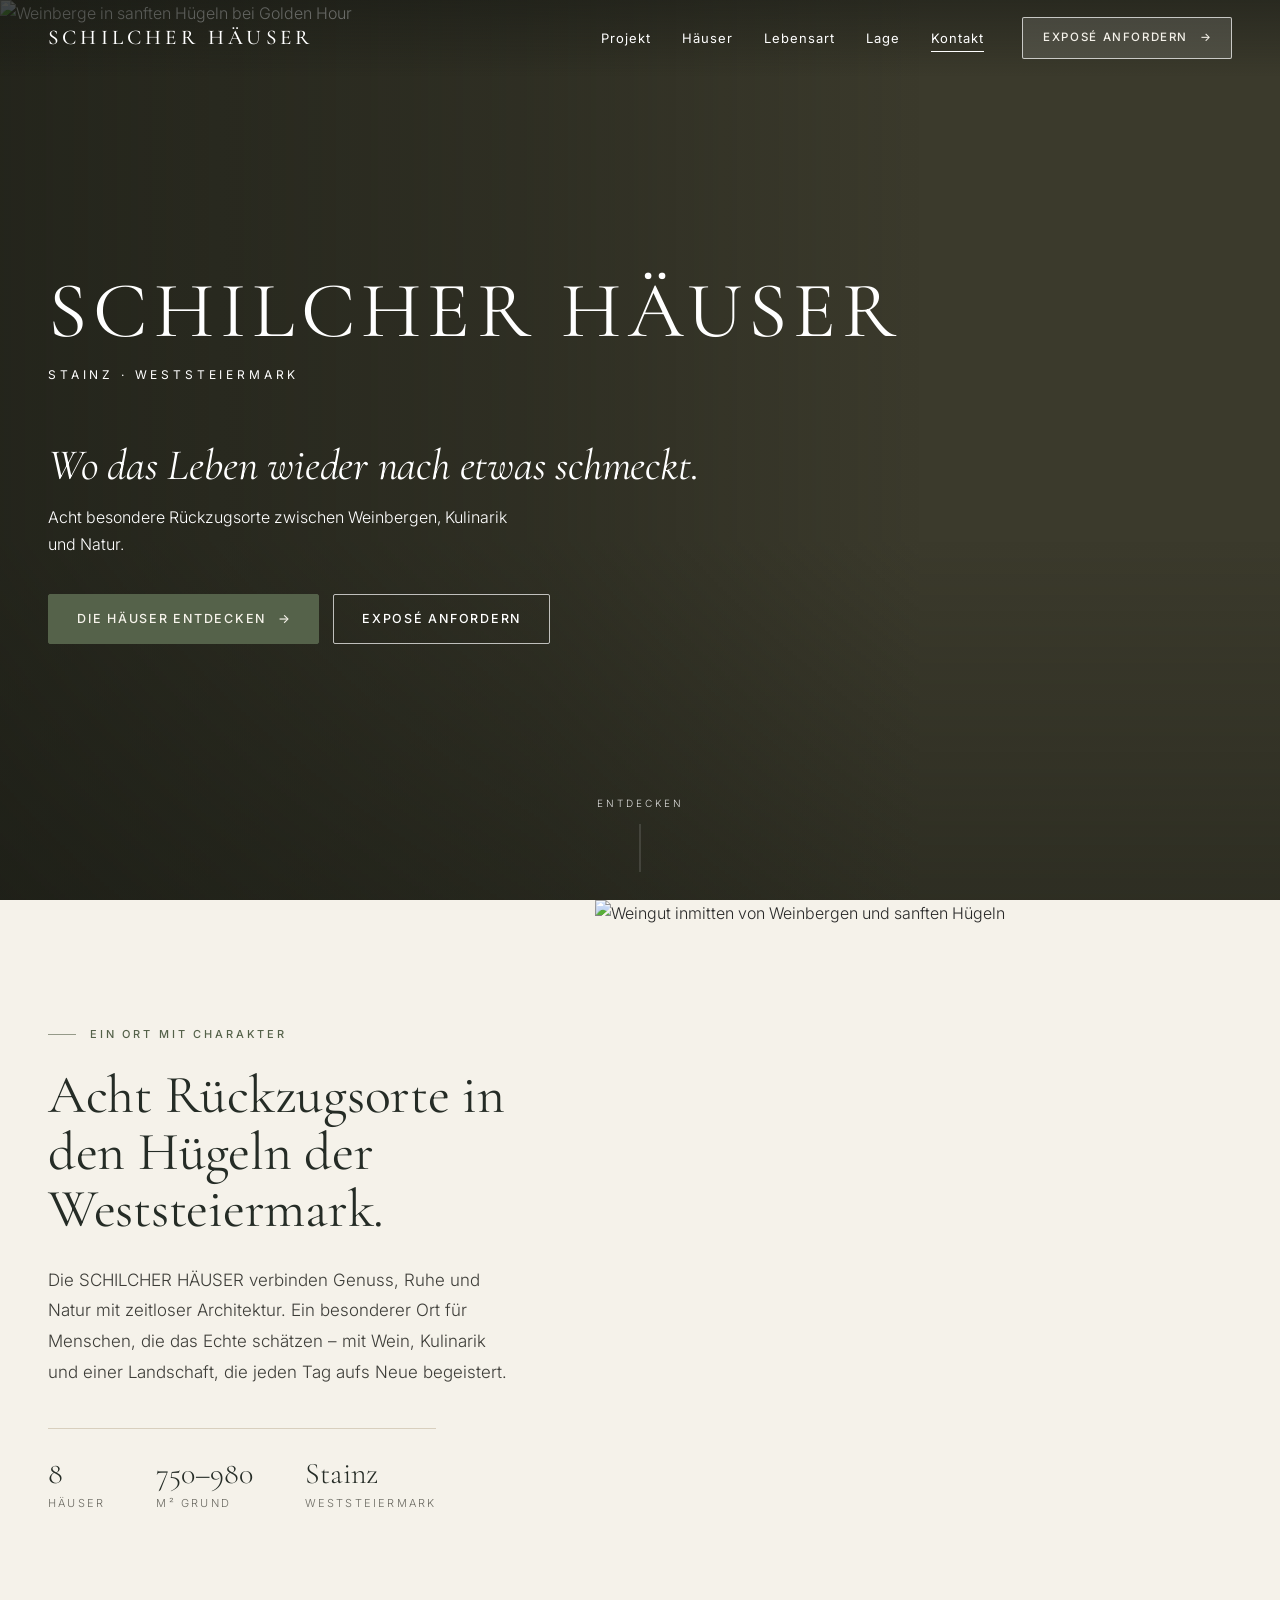
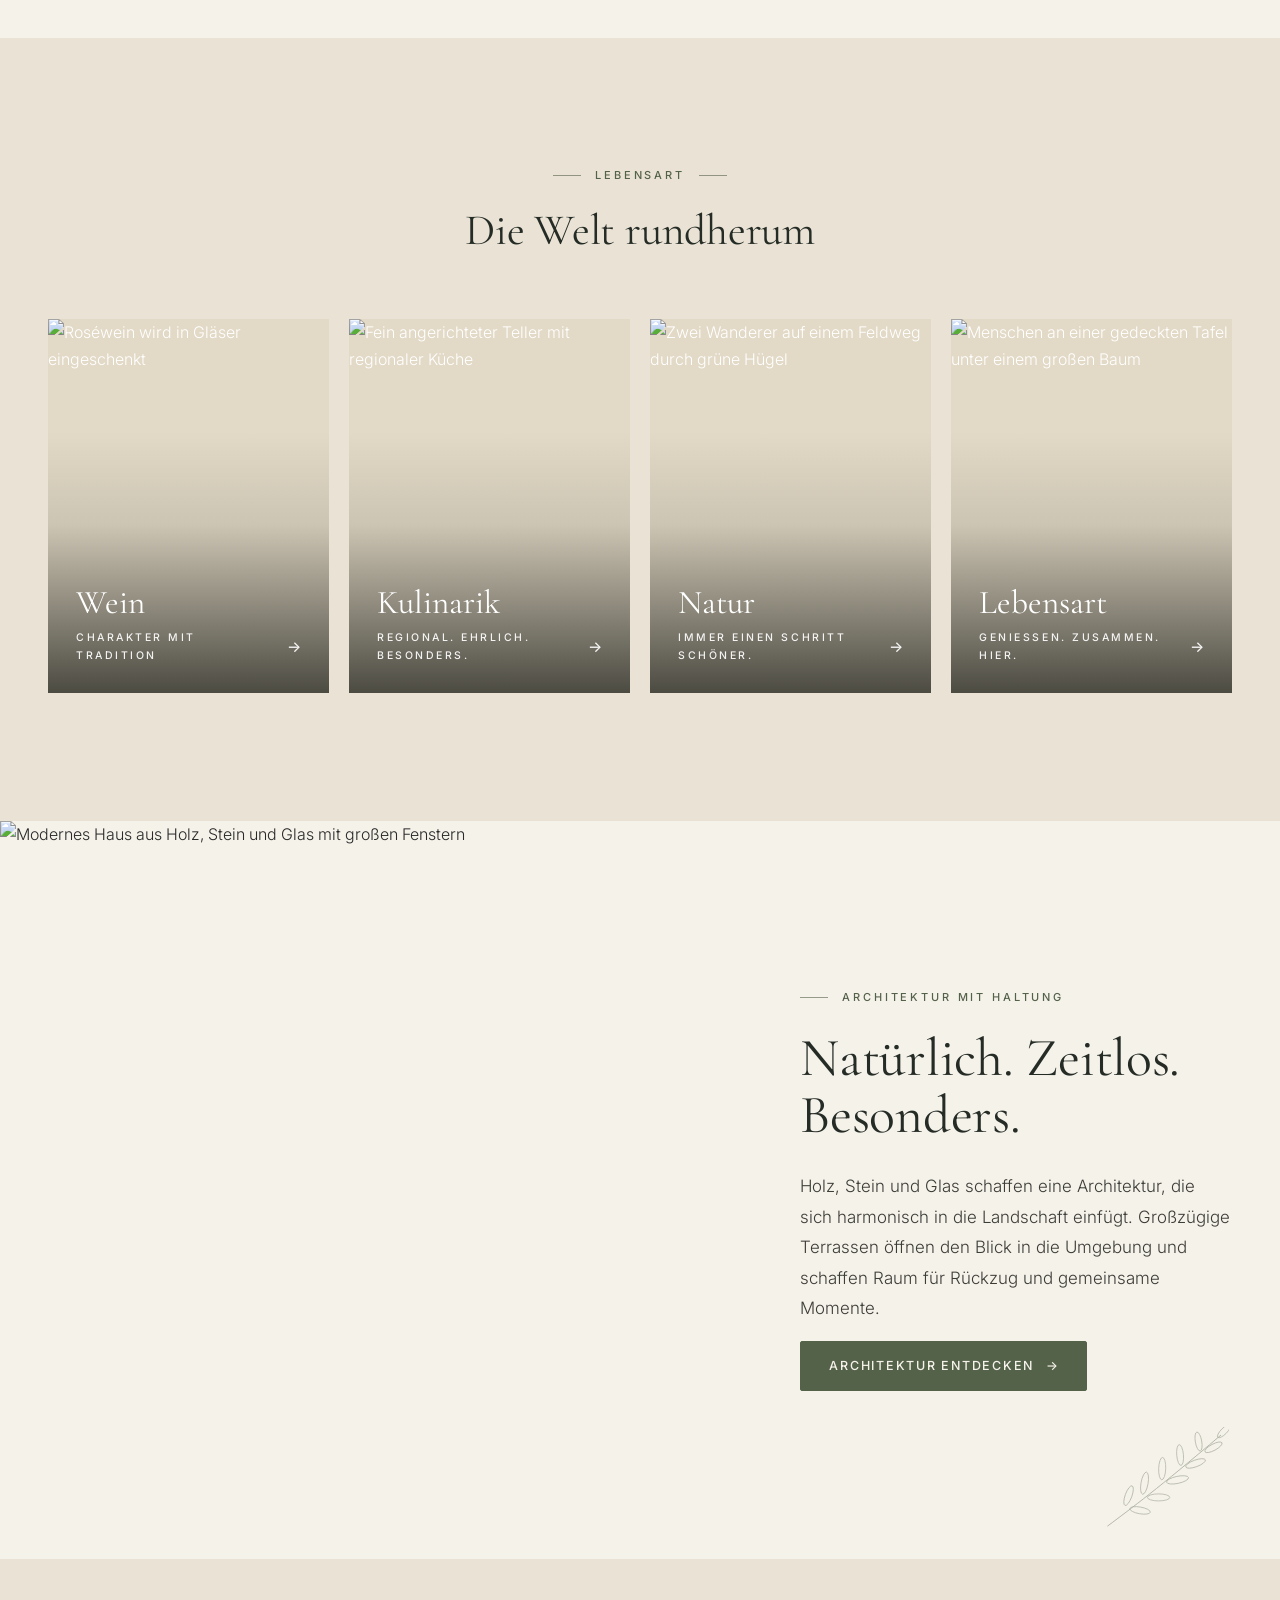
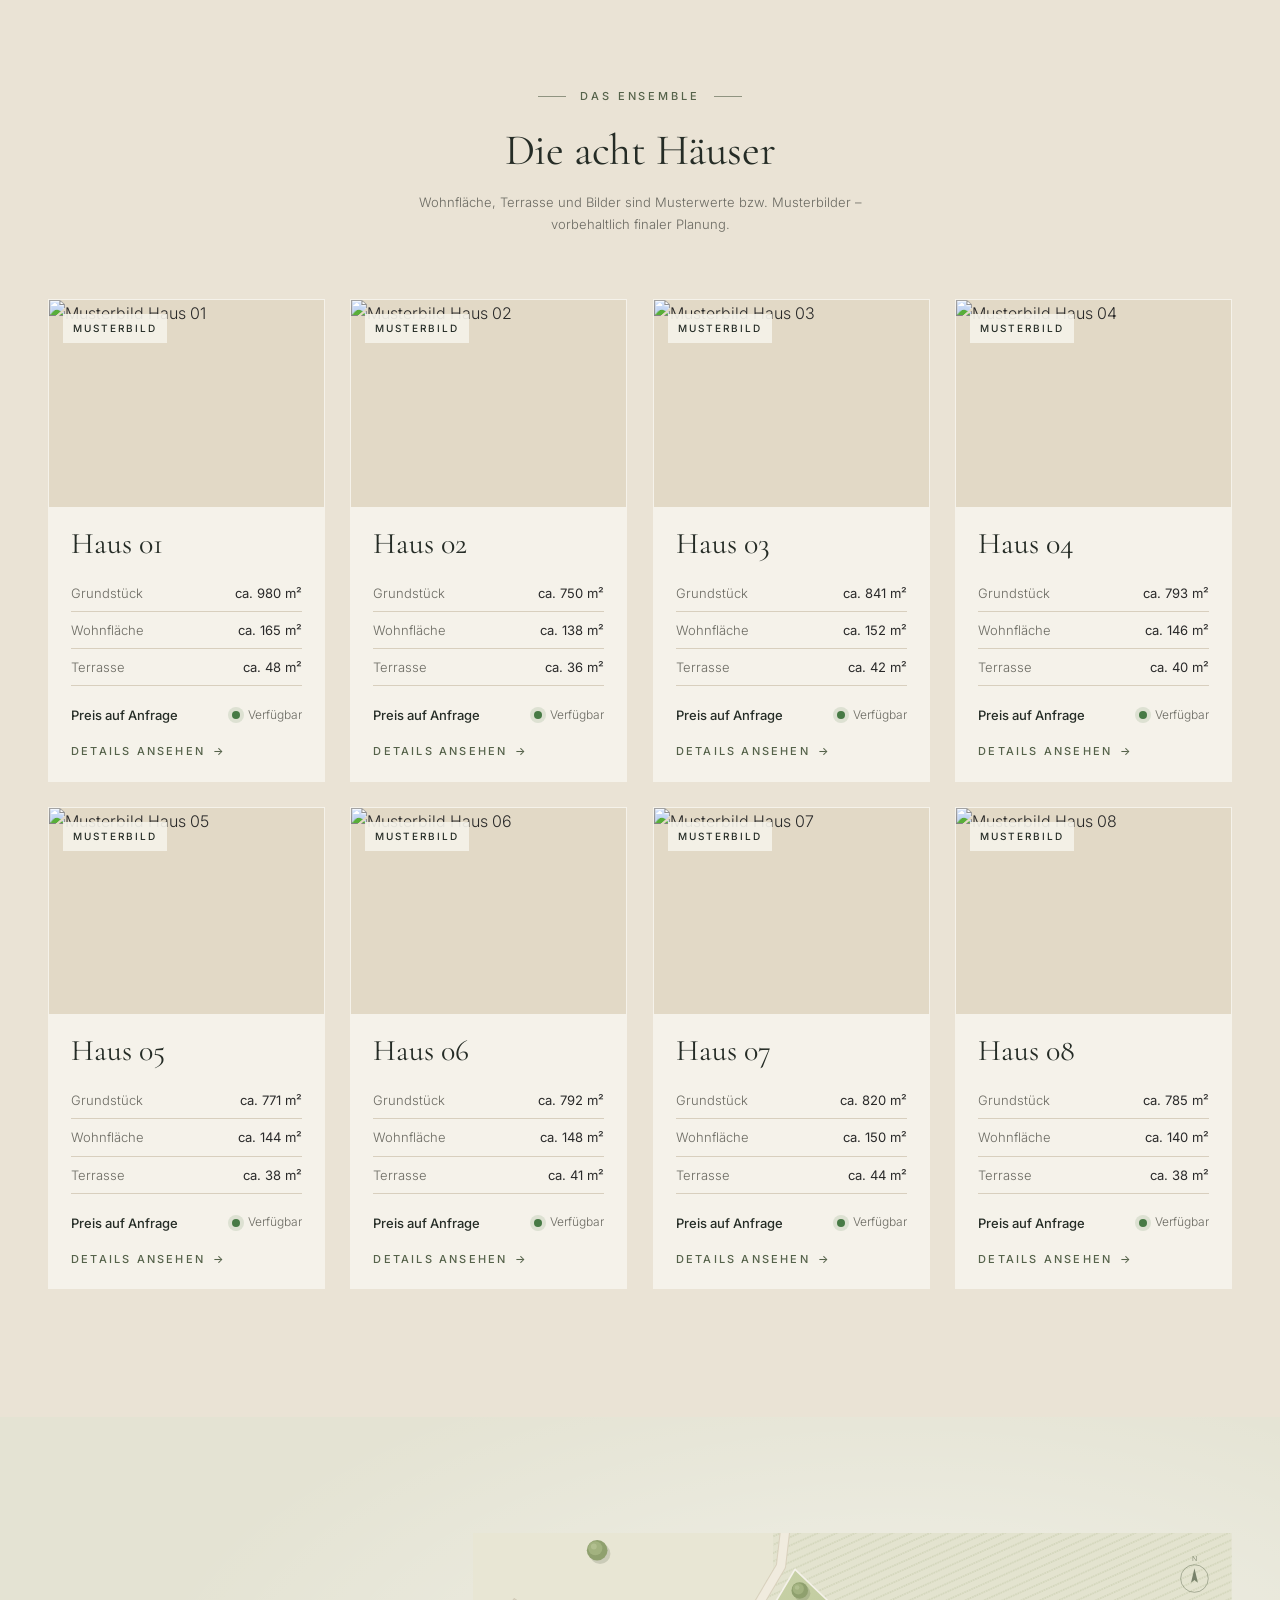
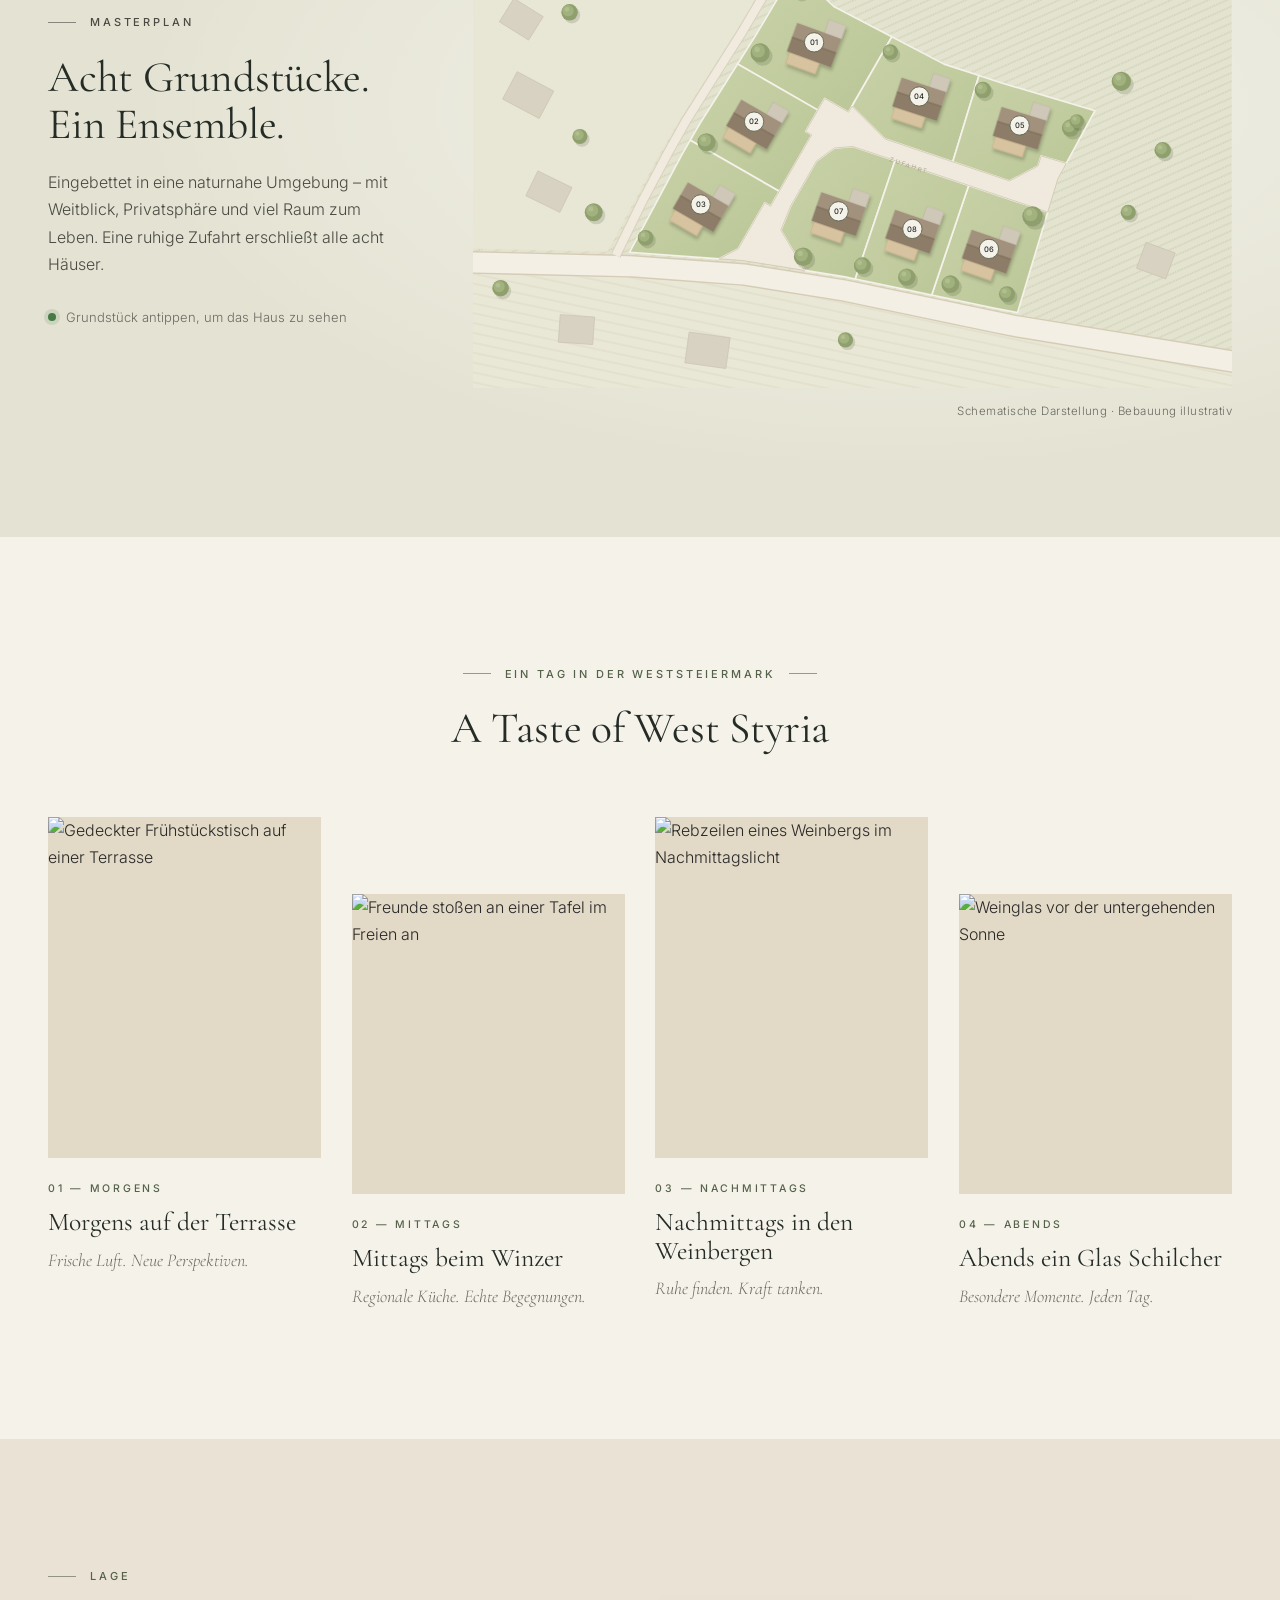
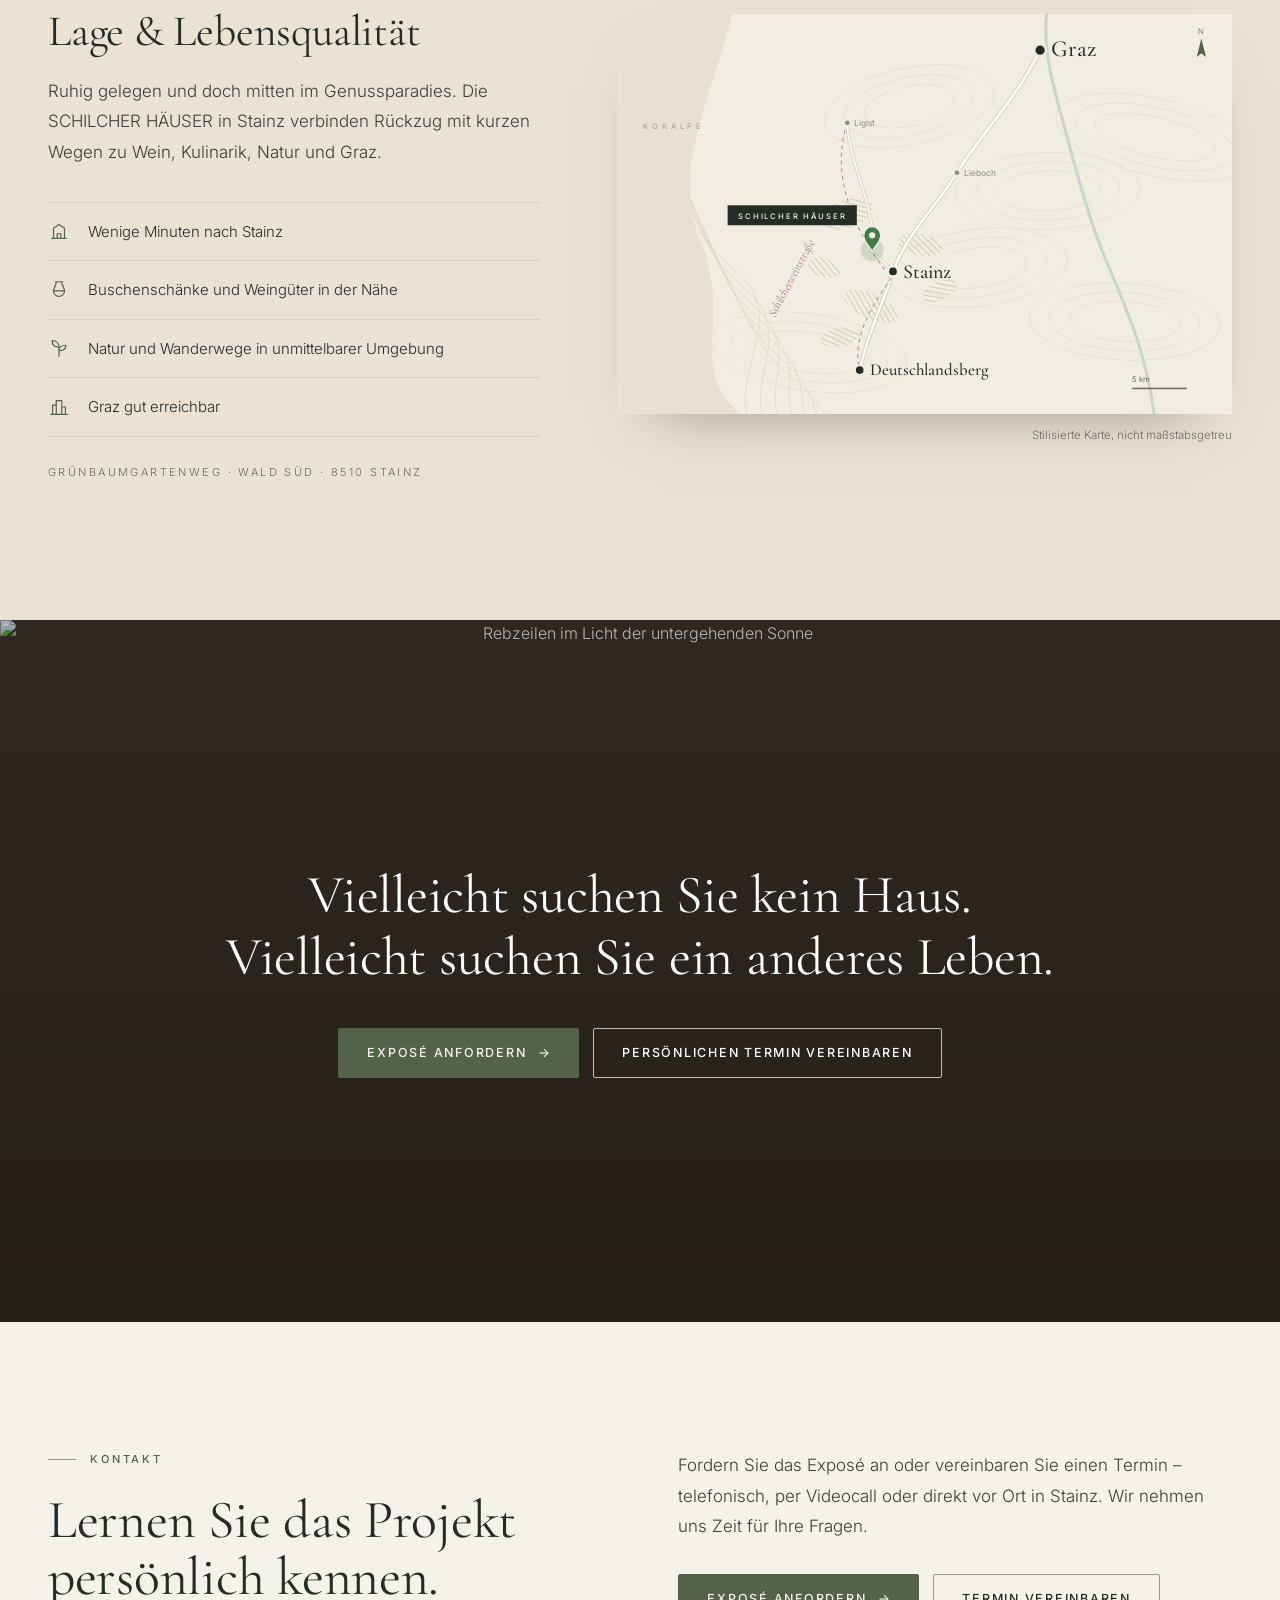
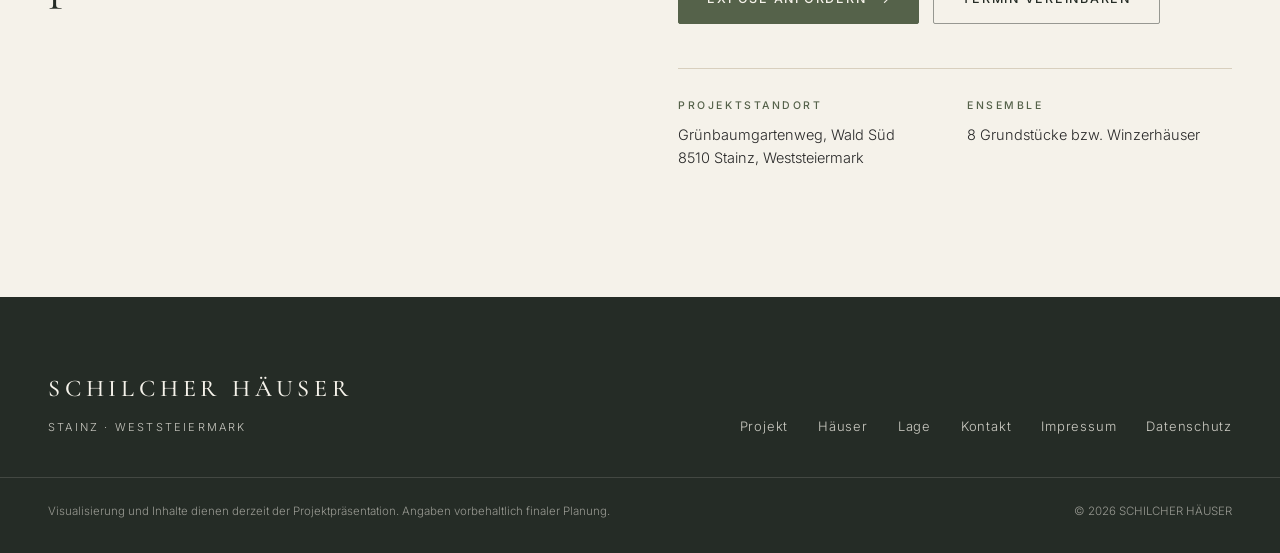
==== index.html @ f3e5f1d3 "SCHILCHER HÄUSER – Demo-Website für Kundenpräsentation One-Page-Site (HTML/CSS/JS): Hero, Projekt, W" ====
<!doctype html>
<html lang="de">
<head>
  <meta charset="utf-8">
  <meta name="viewport" content="width=device-width, initial-scale=1">
  <title>Schilcher Häuser · Stainz, Weststeiermark</title>
  <meta name="description" content="Acht besondere Rückzugsorte zwischen Weinbergen, Kulinarik und Natur – die SCHILCHER HÄUSER in Stainz, Weststeiermark.">
  <meta name="theme-color" content="#F5F2EA">

  <link rel="preconnect" href="https://fonts.googleapis.com">
  <link rel="preconnect" href="https://fonts.gstatic.com" crossorigin>
  <link rel="preconnect" href="https://images.unsplash.com">
  <link href="https://fonts.googleapis.com/css2?family=Cormorant+Garamond:ital,wght@0,400;0,500;0,600;1,400&family=Inter:wght@300;400;500&display=swap" rel="stylesheet">
  <link rel="stylesheet" href="css/styles.css">
  <link rel="icon" href="data:image/svg+xml,%3Csvg xmlns='http://www.w3.org/2000/svg' viewBox='0 0 32 32'%3E%3Crect width='32' height='32' rx='6' fill='%23252C26'/%3E%3Ctext x='16' y='21.5' font-family='Georgia,serif' font-size='15' letter-spacing='1' fill='%23F5F2EA' text-anchor='middle'%3ESH%3C/text%3E%3C/svg%3E">
</head>
<body>

<a class="skip-link" href="#main">Zum Inhalt springen</a>

<!-- ================= HEADER ================= -->
<header class="site-header" id="site-header">
  <div class="container header-inner">
    <a href="#top" class="logo" aria-label="Schilcher Häuser – zum Seitenanfang">SCHILCHER HÄUSER</a>

    <nav class="main-nav" id="main-nav" aria-label="Hauptnavigation">
      <ul>
        <li><a href="#projekt">Projekt</a></li>
        <li><a href="#haeuser">Häuser</a></li>
        <li><a href="#lebensart">Lebensart</a></li>
        <li><a href="#lage">Lage</a></li>
        <li><a href="#kontakt">Kontakt</a></li>
      </ul>
      <button type="button" class="btn btn-primary btn-sm" data-modal="expose">Exposé anfordern <span class="arr" aria-hidden="true">→</span></button>
    </nav>

    <button class="nav-toggle" type="button" aria-controls="main-nav" aria-expanded="false" aria-label="Menü öffnen">
      <span></span><span></span>
    </button>
  </div>
</header>

<main id="main">

<!-- ================= 1 · HERO ================= -->
<section class="hero" id="top" aria-label="Schilcher Häuser">
  <img class="hero-img" data-img="hero" data-sizes="100vw" alt="Weinberge in sanften Hügeln bei Golden Hour" fetchpriority="high">
  <div class="hero-shade" aria-hidden="true"></div>

  <div class="container hero-content">
    <p class="hero-brand">SCHILCHER HÄUSER</p>
    <p class="hero-place">Stainz <span aria-hidden="true">·</span> Weststeiermark</p>
    <h1 class="hero-title">Wo das Leben wieder nach etwas schmeckt.</h1>
    <p class="hero-sub">Acht besondere Rückzugsorte zwischen Weinbergen, Kulinarik und Natur.</p>
    <div class="btn-row">
      <a href="#haeuser" class="btn btn-primary">Die Häuser entdecken <span class="arr" aria-hidden="true">→</span></a>
      <button type="button" class="btn btn-ghost-light" data-modal="expose">Exposé anfordern</button>
    </div>
  </div>

  <a href="#projekt" class="scroll-hint" aria-label="Weiter zum Projekt">
    <span class="scroll-hint-label">Entdecken</span>
    <span class="scroll-hint-line" aria-hidden="true"></span>
  </a>
</section>

<!-- ================= 2 · PROJEKT ================= -->
<section class="split split-intro" id="projekt">
  <div class="split-text reveal">
    <p class="eyebrow">Ein Ort mit Charakter</p>
    <h2 class="h-xl">Acht Rückzugsorte in den Hügeln der Weststeiermark.</h2>
    <p class="lead">Die SCHILCHER HÄUSER verbinden Genuss, Ruhe und Natur mit zeitloser Architektur. Ein besonderer Ort für Menschen, die das Echte schätzen – mit Wein, Kulinarik und einer Landschaft, die jeden Tag aufs Neue begeistert.</p>
    <dl class="key-facts">
      <div><dt>8</dt><dd>Häuser</dd></div>
      <div><dt>750–980</dt><dd>m² Grund</dd></div>
      <div><dt>Stainz</dt><dd>Weststeiermark</dd></div>
    </dl>
  </div>
  <figure class="split-media reveal-img">
    <img data-img="landscape" data-sizes="(min-width: 900px) 55vw, 100vw" loading="lazy"
         alt="Weingut inmitten von Weinbergen und sanften Hügeln">
  </figure>
</section>

<!-- ================= 3 · DIE WELT RUNDHERUM ================= -->
<section class="section section-sand" id="lebensart" aria-labelledby="welt-title">
  <div class="container">
    <header class="section-head reveal">
      <p class="eyebrow">Lebensart</p>
      <h2 class="h-lg" id="welt-title">Die Welt rundherum</h2>
    </header>

    <div class="world-grid">
      <article class="world-card reveal">
        <div class="img-zoom"><img data-img="wine" data-sizes="(min-width: 1000px) 25vw, (min-width: 600px) 50vw, 100vw" loading="lazy" alt="Roséwein wird in Gläser eingeschenkt"></div>
        <div class="world-caption">
          <h3>Wein</h3>
          <p>Charakter mit Tradition</p>
        </div>
      </article>
      <article class="world-card reveal">
        <div class="img-zoom"><img data-img="food" data-sizes="(min-width: 1000px) 25vw, (min-width: 600px) 50vw, 100vw" loading="lazy" alt="Fein angerichteter Teller mit regionaler Küche"></div>
        <div class="world-caption">
          <h3>Kulinarik</h3>
          <p>Regional. Ehrlich. Besonders.</p>
        </div>
      </article>
      <article class="world-card reveal">
        <div class="img-zoom"><img data-img="nature" data-sizes="(min-width: 1000px) 25vw, (min-width: 600px) 50vw, 100vw" loading="lazy" alt="Zwei Wanderer auf einem Feldweg durch grüne Hügel"></div>
        <div class="world-caption">
          <h3>Natur</h3>
          <p>Immer einen Schritt schöner.</p>
        </div>
      </article>
      <article class="world-card reveal">
        <div class="img-zoom"><img data-img="lifestyle" data-sizes="(min-width: 1000px) 25vw, (min-width: 600px) 50vw, 100vw" loading="lazy" alt="Menschen an einer gedeckten Tafel unter einem großen Baum"></div>
        <div class="world-caption">
          <h3>Lebensart</h3>
          <p>Genießen. Zusammen. Hier.</p>
        </div>
      </article>
    </div>
  </div>
</section>

<!-- ================= 4 · ARCHITEKTUR ================= -->
<section class="split split-arch" id="architektur">
  <figure class="split-media reveal-img">
    <img data-img="architecture" data-sizes="(min-width: 900px) 58vw, 100vw" loading="lazy"
         alt="Modernes Haus aus Holz, Stein und Glas mit großen Fenstern">
  </figure>
  <div class="split-text reveal">
    <p class="eyebrow">Architektur mit Haltung</p>
    <h2 class="h-xl">Natürlich. Zeitlos. Besonders.</h2>
    <p class="lead">Holz, Stein und Glas schaffen eine Architektur, die sich harmonisch in die Landschaft einfügt. Großzügige Terrassen öffnen den Blick in die Umgebung und schaffen Raum für Rückzug und gemeinsame Momente.</p>

    <button type="button" class="btn btn-primary" id="arch-toggle" aria-expanded="false" aria-controls="arch-more">
      <span class="label">Architektur entdecken</span> <span class="arr" aria-hidden="true">→</span>
    </button>

    <div class="arch-more" id="arch-more" hidden>
      <div class="arch-more-inner">
        <div>
          <h3>Holz</h3>
          <p>Warme Fassaden und Oberflächen, die mit den Jahren Charakter gewinnen.</p>
        </div>
        <div>
          <h3>Stein</h3>
          <p>Ruhige, massive Elemente als Verbindung zum Boden der Region.</p>
        </div>
        <div>
          <h3>Glas</h3>
          <p>Große Fenster holen Licht, Jahreszeiten und Landschaft ins Haus.</p>
        </div>
      </div>
    </div>

    <svg class="deco-branch" viewBox="0 0 160 130" aria-hidden="true">
      <path d="M8 124 C 40 100, 70 78, 150 10" fill="none" stroke="currentColor" stroke-width="1.1"/>
      <g fill="none" stroke="currentColor" stroke-width=".9">
        <ellipse rx="13" ry="4.2" transform="translate(30 98) rotate(-70) translate(13 0)"/>
        <ellipse rx="13" ry="4.2" transform="translate(36 102) rotate(10) translate(13 0)"/>
        <ellipse rx="14" ry="4.4" transform="translate(52 84) rotate(-80) translate(14 0)"/>
        <ellipse rx="14" ry="4.4" transform="translate(58 88) rotate(0) translate(14 0)"/>
        <ellipse rx="14" ry="4.4" transform="translate(76 66) rotate(-88) translate(14 0)"/>
        <ellipse rx="14" ry="4.4" transform="translate(82 69) rotate(-12) translate(14 0)"/>
        <ellipse rx="13" ry="4.2" transform="translate(100 48) rotate(-95) translate(13 0)"/>
        <ellipse rx="13" ry="4.2" transform="translate(106 50) rotate(-20) translate(13 0)"/>
        <ellipse rx="12" ry="4" transform="translate(124 30) rotate(-100) translate(12 0)"/>
        <ellipse rx="12" ry="4" transform="translate(130 31) rotate(-28) translate(12 0)"/>
        <ellipse rx="11" ry="3.8" transform="translate(146 13) rotate(-45) translate(11 0)"/>
      </g>
    </svg>
  </div>
</section>

<!-- ================= 5 · DIE ACHT HÄUSER ================= -->
<section class="section section-sand" id="haeuser" aria-labelledby="haeuser-title">
  <div class="container">
    <header class="section-head reveal">
      <p class="eyebrow">Das Ensemble</p>
      <h2 class="h-lg" id="haeuser-title">Die acht Häuser</h2>
      <p class="section-note">Wohnfläche, Terrasse und Bilder sind Musterwerte bzw. Musterbilder – vorbehaltlich finaler Planung.</p>
    </header>
    <!-- Karten werden aus HOUSES in js/data.js erzeugt -->
    <div class="house-grid" id="house-grid"></div>
  </div>
</section>

<!-- ================= 6 · MASTERPLAN ================= -->
<section class="masterplan" id="masterplan" aria-labelledby="mp-title">
  <div class="container mp-grid">
    <div class="mp-text reveal">
      <p class="eyebrow">Masterplan</p>
      <h2 class="h-lg" id="mp-title">Acht Grundstücke. Ein Ensemble.</h2>
      <p>Eingebettet in eine naturnahe Umgebung – mit Weitblick, Privatsphäre und viel Raum zum Leben. Eine ruhige Zufahrt erschließt alle acht Häuser.</p>
      <p class="mp-hint"><span class="dot" aria-hidden="true"></span> Grundstück antippen, um das Haus zu sehen</p>
    </div>

    <figure class="mp-figure reveal">
      <div class="mp-canvas" id="mp-canvas"></div>
      <div class="mp-tooltip" id="mp-tooltip" aria-hidden="true"></div>
      <figcaption>Schematische Darstellung · Bebauung illustrativ</figcaption>
    </figure>
  </div>
</section>

<!-- ================= 7 · A TASTE OF WEST STYRIA ================= -->
<section class="section taste" aria-labelledby="taste-title">
  <div class="container">
    <header class="section-head reveal">
      <p class="eyebrow">Ein Tag in der Weststeiermark</p>
      <h2 class="h-lg" id="taste-title">A Taste of West Styria</h2>
    </header>

    <div class="taste-grid">
      <article class="taste-item reveal">
        <div class="img-zoom"><img data-img="morning" data-sizes="(min-width: 1000px) 25vw, 100vw" loading="lazy" alt="Gedeckter Frühstückstisch auf einer Terrasse"></div>
        <p class="taste-num">01 — Morgens</p>
        <h3>Morgens auf der Terrasse</h3>
        <p class="taste-sub">Frische Luft. Neue Perspektiven.</p>
      </article>
      <article class="taste-item reveal">
        <div class="img-zoom"><img data-img="noon" data-sizes="(min-width: 1000px) 25vw, 100vw" loading="lazy" alt="Freunde stoßen an einer Tafel im Freien an"></div>
        <p class="taste-num">02 — Mittags</p>
        <h3>Mittags beim Winzer</h3>
        <p class="taste-sub">Regionale Küche. Echte Begegnungen.</p>
      </article>
      <article class="taste-item reveal">
        <div class="img-zoom"><img data-img="afternoon" data-sizes="(min-width: 1000px) 25vw, 100vw" loading="lazy" alt="Rebzeilen eines Weinbergs im Nachmittagslicht"></div>
        <p class="taste-num">03 — Nachmittags</p>
        <h3>Nachmittags in den Weinbergen</h3>
        <p class="taste-sub">Ruhe finden. Kraft tanken.</p>
      </article>
      <article class="taste-item reveal">
        <div class="img-zoom"><img data-img="evening" data-sizes="(min-width: 1000px) 25vw, 100vw" loading="lazy" alt="Weinglas vor der untergehenden Sonne"></div>
        <p class="taste-num">04 — Abends</p>
        <h3>Abends ein Glas Schilcher</h3>
        <p class="taste-sub">Besondere Momente. Jeden Tag.</p>
      </article>
    </div>
  </div>
</section>

<!-- ================= 8 · LAGE ================= -->
<section class="section section-sand lage" id="lage" aria-labelledby="lage-title">
  <div class="container lage-grid">
    <div class="lage-text reveal">
      <p class="eyebrow">Lage</p>
      <h2 class="h-lg" id="lage-title">Lage &amp; Lebensqualität</h2>
      <p class="lead">Ruhig gelegen und doch mitten im Genussparadies. Die SCHILCHER HÄUSER in Stainz verbinden Rückzug mit kurzen Wegen zu Wein, Kulinarik, Natur und Graz.</p>

      <ul class="lage-list">
        <li>
          <svg viewBox="0 0 24 24" aria-hidden="true"><path d="M4 20h16M6 20V9l6-4 6 4v11M10 20v-5h4v5"/></svg>
          <span>Wenige Minuten nach Stainz</span>
        </li>
        <li>
          <svg viewBox="0 0 24 24" aria-hidden="true"><path d="M8 3h8M9 3c0 5-3 6-3 10a6 6 0 0 0 12 0c0-4-3-5-3-10M7 13h10"/></svg>
          <span>Buschenschänke und Weingüter in der Nähe</span>
        </li>
        <li>
          <svg viewBox="0 0 24 24" aria-hidden="true"><path d="M12 21V11M12 11C12 6.5 9 4 4.5 4c0 4.5 3 7 7.5 7ZM12 15c0-3.5 2.6-6 7.5-6 0 3.8-2.8 6-7.5 6Z"/></svg>
          <span>Natur und Wanderwege in unmittelbarer Umgebung</span>
        </li>
        <li>
          <svg viewBox="0 0 24 24" aria-hidden="true"><path d="M3 20h18M5 20V10h4v10M9 20V5h6v15M15 20v-8h4v8"/></svg>
          <span>Graz gut erreichbar</span>
        </li>
      </ul>
      <p class="lage-address">Grünbaumgartenweg · Wald Süd · 8510 Stainz</p>
    </div>

    <figure class="lage-map reveal">
      <div id="lage-map"></div>
      <figcaption>Stilisierte Karte, nicht maßstabsgetreu</figcaption>
    </figure>
  </div>
</section>

<!-- ================= 9 · CTA ================= -->
<section class="cta" aria-labelledby="cta-title">
  <img class="cta-img" data-img="sunset" data-sizes="100vw" loading="lazy" alt="Rebzeilen im Licht der untergehenden Sonne">
  <div class="cta-shade" aria-hidden="true"></div>
  <div class="container cta-content reveal">
    <h2 class="cta-title" id="cta-title">Vielleicht suchen Sie kein Haus.<br>Vielleicht suchen Sie ein anderes Leben.</h2>
    <div class="btn-row btn-row-center">
      <button type="button" class="btn btn-primary" data-modal="expose">Exposé anfordern <span class="arr" aria-hidden="true">→</span></button>
      <button type="button" class="btn btn-ghost-light" data-modal="termin">Persönlichen Termin vereinbaren</button>
    </div>
  </div>
</section>

<!-- ================= KONTAKT ================= -->
<section class="section kontakt" id="kontakt" aria-labelledby="kontakt-title">
  <div class="container kontakt-grid">
    <div class="reveal">
      <p class="eyebrow">Kontakt</p>
      <h2 class="h-xl" id="kontakt-title">Lernen Sie das Projekt persönlich kennen.</h2>
    </div>
    <div class="kontakt-body reveal">
      <p class="lead">Fordern Sie das Exposé an oder vereinbaren Sie einen Termin – telefonisch, per Videocall oder direkt vor Ort in Stainz. Wir nehmen uns Zeit für Ihre Fragen.</p>
      <div class="btn-row">
        <button type="button" class="btn btn-primary" data-modal="expose">Exposé anfordern <span class="arr" aria-hidden="true">→</span></button>
        <button type="button" class="btn btn-ghost" data-modal="termin">Termin vereinbaren</button>
      </div>
      <dl class="kontakt-facts">
        <div><dt>Projektstandort</dt><dd>Grünbaumgartenweg, Wald Süd<br>8510 Stainz, Weststeiermark</dd></div>
        <div><dt>Ensemble</dt><dd>8 Grundstücke bzw. Winzerhäuser</dd></div>
      </dl>
    </div>
  </div>
</section>

</main>

<!-- ================= FOOTER ================= -->
<footer class="site-footer">
  <div class="container footer-top">
    <div class="footer-brand">
      <p class="logo logo-light">SCHILCHER HÄUSER</p>
      <p>Stainz · Weststeiermark</p>
    </div>
    <nav class="footer-nav" aria-label="Footer">
      <a href="#projekt">Projekt</a>
      <a href="#haeuser">Häuser</a>
      <a href="#lage">Lage</a>
      <a href="#kontakt">Kontakt</a>
      <button type="button" data-modal="impressum">Impressum</button>
      <button type="button" data-modal="datenschutz">Datenschutz</button>
    </nav>
  </div>
  <div class="container footer-bottom">
    <p>Visualisierung und Inhalte dienen derzeit der Projektpräsentation. Angaben vorbehaltlich finaler Planung.</p>
    <p>© <span id="year">2026</span> SCHILCHER HÄUSER</p>
  </div>
</footer>

<!-- ================= MODALS ================= -->

<!-- Haus-Detail -->
<dialog class="modal modal-house" id="modal-house" aria-labelledby="hd-title">
  <button class="modal-close" type="button" data-close aria-label="Schließen"></button>
  <div class="hd-media">
    <img id="hd-img" alt="">
    <span class="hd-badge">Musterbild</span>
  </div>
  <div class="hd-body">
    <p class="eyebrow" id="hd-eyebrow"></p>
    <h3 class="hd-title" id="hd-title"></h3>
    <p class="hd-status"><span class="status-dot" aria-hidden="true"></span> <span id="hd-status"></span></p>
    <dl class="hd-facts" id="hd-facts"></dl>
    <p class="hd-text" id="hd-text"></p>
    <p class="hd-note">Musterwerte – vorbehaltlich finaler Planung. Preis auf Anfrage.</p>
    <div class="hd-actions">
      <button class="btn btn-primary" type="button" id="hd-cta">Exposé anfordern <span class="arr" aria-hidden="true">→</span></button>
      <div class="hd-nav">
        <button type="button" id="hd-prev" aria-label="Vorheriges Haus">←</button>
        <button type="button" id="hd-next" aria-label="Nächstes Haus">→</button>
      </div>
    </div>
  </div>
</dialog>

<!-- Exposé -->
<dialog class="modal modal-form" id="modal-expose" aria-labelledby="ex-title">
  <button class="modal-close" type="button" data-close aria-label="Schließen"></button>
  <div class="mf-inner">
    <div class="mf-content">
      <p class="eyebrow">Exposé</p>
      <h3 class="mf-title" id="ex-title">Exposé anfordern</h3>
      <p class="mf-intro">Erhalten Sie alle Informationen zu den SCHILCHER HÄUSERN – persönlich und unverbindlich.</p>
      <form class="demo-form" novalidate>
        <div class="field-row">
          <div class="field"><label for="ex-vorname">Vorname</label><input id="ex-vorname" name="vorname" autocomplete="given-name" required></div>
          <div class="field"><label for="ex-nachname">Nachname</label><input id="ex-nachname" name="nachname" autocomplete="family-name" required></div>
        </div>
        <div class="field-row">
          <div class="field"><label for="ex-mail">E-Mail</label><input id="ex-mail" name="email" type="email" autocomplete="email" required></div>
          <div class="field"><label for="ex-tel">Telefon</label><input id="ex-tel" name="telefon" type="tel" autocomplete="tel"></div>
        </div>
        <div class="field"><label for="ex-msg">Nachricht</label><textarea id="ex-msg" name="nachricht" rows="3"></textarea></div>
        <label class="check"><input type="checkbox" name="interesse" checked><span>Ich interessiere mich für die SCHILCHER HÄUSER.</span></label>
        <button class="btn btn-primary btn-block" type="submit">Exposé anfordern <span class="arr" aria-hidden="true">→</span></button>
      </form>
    </div>
    <div class="mf-success" hidden>
      <span class="success-mark" aria-hidden="true"></span>
      <h3 class="mf-title">Vielen Dank für Ihr Interesse.</h3>
      <p>Wir melden uns persönlich bei Ihnen.</p>
      <button class="btn btn-ghost" type="button" data-close>Schließen</button>
    </div>
  </div>
</dialog>

<!-- Termin -->
<dialog class="modal modal-form" id="modal-termin" aria-labelledby="te-title">
  <button class="modal-close" type="button" data-close aria-label="Schließen"></button>
  <div class="mf-inner">
    <div class="mf-content">
      <p class="eyebrow">Termin</p>
      <h3 class="mf-title" id="te-title">Lernen Sie das Projekt persönlich kennen.</h3>
      <p class="mf-intro">Wählen Sie, wie wir uns treffen – wir schlagen Ihnen gerne passende Zeiten vor.</p>
      <form class="demo-form" novalidate>
        <div class="field"><label for="te-name">Name</label><input id="te-name" name="name" autocomplete="name" required></div>
        <div class="field-row">
          <div class="field"><label for="te-mail">E-Mail</label><input id="te-mail" name="email" type="email" autocomplete="email" required></div>
          <div class="field"><label for="te-tel">Telefon</label><input id="te-tel" name="telefon" type="tel" autocomplete="tel"></div>
        </div>
        <div class="field">
          <label for="te-art">Art des Termins</label>
          <select id="te-art" name="art">
            <option>Telefonischer Termin</option>
            <option>Videocall</option>
            <option selected>Persönlicher Termin</option>
          </select>
        </div>
        <button class="btn btn-primary btn-block" type="submit">Termin anfragen <span class="arr" aria-hidden="true">→</span></button>
      </form>
    </div>
    <div class="mf-success" hidden>
      <span class="success-mark" aria-hidden="true"></span>
      <h3 class="mf-title">Vielen Dank für Ihre Anfrage.</h3>
      <p>Wir melden uns persönlich bei Ihnen, um einen Termin zu vereinbaren.</p>
      <button class="btn btn-ghost" type="button" data-close>Schließen</button>
    </div>
  </div>
</dialog>

<!-- Impressum / Datenschutz (Platzhalter) -->
<dialog class="modal modal-text" id="modal-impressum" aria-labelledby="imp-title">
  <button class="modal-close" type="button" data-close aria-label="Schließen"></button>
  <p class="eyebrow">Rechtliches</p>
  <h3 class="mf-title" id="imp-title">Impressum</h3>
  <p>Platzhalter – die Angaben gemäß § 5 ECG und § 25 MedienG werden vor Veröffentlichung ergänzt.</p>
  <p>Projekt: SCHILCHER HÄUSER, Grünbaumgartenweg, Wald Süd, 8510 Stainz.</p>
</dialog>

<dialog class="modal modal-text" id="modal-datenschutz" aria-labelledby="ds-title">
  <button class="modal-close" type="button" data-close aria-label="Schließen"></button>
  <p class="eyebrow">Rechtliches</p>
  <h3 class="mf-title" id="ds-title">Datenschutz</h3>
  <p>Platzhalter – die Datenschutzerklärung wird vor Veröffentlichung ergänzt.</p>
  <p>Hinweis zur Demo: Die Formulare dieser Präsentationsversion speichern und versenden keine Daten.</p>
</dialog>

<script src="js/images.js"></script>
<script src="js/data.js"></script>
<script src="js/main.js"></script>
</body>
</html>
---- css/styles.css ----
/* =====================================================================
   SCHILCHER HÄUSER – Stylesheet
   ===================================================================== */

:root {
  --ivory:   #F5F2EA;
  --sand:    #EAE3D5;
  --sand-2:  #E2D9C6;
  --taupe:   #B8AC97;
  --dark:    #252C26;
  --olive:   #55624A;
  --olive-2: #46523C;
  --green:   #477A45;
  --text:    #292929;
  --muted:   #6B6A62;
  --line:    #D8CFBE;
  --white:   #FFFDF8;

  --serif: "Cormorant Garamond", "EB Garamond", Georgia, "Times New Roman", serif;
  --sans:  "Inter", "Helvetica Neue", Helvetica, Arial, sans-serif;

  --container: 1240px;
  --gutter: clamp(20px, 4vw, 48px);
  --header-h: 76px;
  --ease: cubic-bezier(.22, .61, .36, 1);
  --radius: 2px;
}

*, *::before, *::after { box-sizing: border-box; }

html {
  scroll-behavior: smooth;
  scroll-padding-top: calc(var(--header-h) - 1px);
  -webkit-text-size-adjust: 100%;
}

body {
  margin: 0;
  background: var(--ivory);
  color: var(--text);
  font-family: var(--sans);
  font-weight: 300;
  font-size: 16px;
  line-height: 1.7;
  -webkit-font-smoothing: antialiased;
  text-rendering: optimizeLegibility;
  overflow-x: hidden;
}
body.modal-open { overflow: hidden; }

img { display: block; max-width: 100%; }
a { color: inherit; }
button { font: inherit; color: inherit; }
p { margin: 0 0 1em; }

.container {
  width: 100%;
  max-width: calc(var(--container) + 2 * var(--gutter));
  margin-inline: auto;
  padding-inline: var(--gutter);
}

.skip-link {
  position: absolute; left: 12px; top: -60px; z-index: 200;
  background: var(--dark); color: var(--ivory); padding: 10px 16px; text-decoration: none;
}
.skip-link:focus { top: 12px; }

:focus-visible { outline: 1px solid var(--olive); outline-offset: 3px; }

/* ---------- Typografie ---------- */
.eyebrow {
  font-family: var(--sans);
  font-size: 11px;
  font-weight: 500;
  letter-spacing: .26em;
  text-transform: uppercase;
  color: var(--olive);
  margin: 0 0 22px;
  display: flex; align-items: center; gap: 14px;
}
.eyebrow::before {
  content: ""; width: 28px; height: 1px; background: currentColor; opacity: .6;
}
.section-head .eyebrow { justify-content: center; }
.section-head .eyebrow::after { content: ""; width: 28px; height: 1px; background: currentColor; opacity: .6; }

.h-xl, .h-lg, .hero-title, .cta-title, .mf-title, .hd-title {
  font-family: var(--serif);
  font-weight: 400;
  color: var(--dark);
  letter-spacing: -.005em;
  margin: 0;
}
.h-xl { font-size: clamp(2.4rem, 4.2vw, 3.9rem); line-height: 1.06; margin-bottom: 28px; }
.h-lg { font-size: clamp(2.1rem, 3.4vw, 3.1rem); line-height: 1.1; margin-bottom: 20px; }

.lead { font-size: 17px; line-height: 1.8; color: #3d3d38; max-width: 34em; }

.section-head { text-align: center; margin-bottom: clamp(40px, 5vw, 64px); }
.section-head .h-lg { margin-bottom: 0; }
.section-note {
  margin: 16px auto 0; max-width: 36em;
  font-size: 13px; color: var(--muted);
}

/* ---------- Buttons ---------- */
.btn {
  --bg: transparent; --fg: var(--dark); --bd: currentColor;
  display: inline-flex; align-items: center; justify-content: center; gap: 12px;
  min-height: 50px; padding: 0 28px;
  font-family: var(--sans); font-size: 12.5px; font-weight: 500;
  letter-spacing: .14em; text-transform: uppercase;
  text-decoration: none; white-space: nowrap;
  background: var(--bg); color: var(--fg);
  border: 1px solid var(--bd); border-radius: var(--radius);
  cursor: pointer;
  transition: background-color .35s var(--ease), color .35s var(--ease), border-color .35s var(--ease), transform .35s var(--ease);
}
.btn .arr { display: inline-block; transition: transform .35s var(--ease); font-family: var(--sans); letter-spacing: 0; }
.btn:hover .arr { transform: translateX(4px); }
.btn:active { transform: translateY(1px); }

.btn-primary { --bg: var(--olive); --fg: var(--ivory); --bd: var(--olive); }
.btn-primary:hover { --bg: var(--dark); --bd: var(--dark); }
.btn-ghost { --fg: var(--dark); --bd: rgba(37, 44, 38, .45); }
.btn-ghost:hover { --bg: var(--dark); --fg: var(--ivory); --bd: var(--dark); }
.btn-ghost-light { --fg: #fff; --bd: rgba(255, 255, 255, .7); backdrop-filter: blur(2px); }
.btn-ghost-light:hover { --bg: var(--ivory); --fg: var(--dark); --bd: var(--ivory); }
.btn-sm { min-height: 42px; padding: 0 20px; font-size: 11.5px; }
.btn-block { width: 100%; }

.btn-row { display: flex; flex-wrap: wrap; gap: 14px; }
.btn-row-center { justify-content: center; }

/* ---------- Header ---------- */
.site-header {
  position: fixed; inset: 0 0 auto 0; z-index: 100;
  height: var(--header-h);
  color: #fff;
  transition: background-color .45s var(--ease), color .45s var(--ease), box-shadow .45s var(--ease), height .45s var(--ease);
}
.site-header::before {
  content: ""; position: absolute; inset: 0; pointer-events: none;
  background: linear-gradient(to bottom, rgba(20, 22, 18, .45), rgba(20, 22, 18, 0));
  transition: opacity .45s var(--ease);
}
.site-header.is-solid {
  background: rgba(245, 242, 234, .96);
  color: var(--dark);
  box-shadow: 0 1px 0 var(--line);
  backdrop-filter: saturate(1.2) blur(8px);
}
.site-header.is-solid::before { opacity: 0; }

.header-inner {
  position: relative; height: 100%;
  display: flex; align-items: center; justify-content: space-between; gap: 24px;
}
.logo {
  font-family: var(--serif); font-weight: 500;
  font-size: 21px; letter-spacing: .2em;
  text-decoration: none; white-space: nowrap;
  margin: 0;
}

.main-nav { display: flex; align-items: center; gap: clamp(20px, 3vw, 44px); }
.main-nav ul { display: flex; gap: clamp(18px, 2.4vw, 36px); list-style: none; margin: 0; padding: 0; }
.main-nav ul a {
  position: relative;
  font-size: 13px; font-weight: 400; letter-spacing: .08em;
  text-decoration: none; padding: 6px 0;
}
.main-nav ul a::after {
  content: ""; position: absolute; left: 0; right: 0; bottom: 0; height: 1px;
  background: currentColor; transform: scaleX(0); transform-origin: right;
  transition: transform .4s var(--ease);
}
.main-nav ul a:hover::after, .main-nav ul a.is-active::after { transform: scaleX(1); transform-origin: left; }
.site-header:not(.is-solid) .main-nav .btn-primary { --bg: rgba(255,255,255,.12); --bd: rgba(255,255,255,.7); }
.site-header:not(.is-solid) .main-nav .btn-primary:hover { --bg: var(--ivory); --fg: var(--dark); --bd: var(--ivory); }

.nav-toggle {
  display: none;
  width: 44px; height: 44px; margin-right: -10px;
  background: none; border: 0; cursor: pointer; position: relative;
}
.nav-toggle span {
  position: absolute; left: 11px; right: 11px; height: 1px; background: currentColor;
  transition: transform .35s var(--ease), top .35s var(--ease);
}
.nav-toggle span:nth-child(1) { top: 18px; }
.nav-toggle span:nth-child(2) { top: 25px; }
.nav-open .nav-toggle span:nth-child(1) { top: 22px; transform: rotate(45deg); }
.nav-open .nav-toggle span:nth-child(2) { top: 22px; transform: rotate(-45deg); }

/* ---------- Hero ---------- */
.hero {
  position: relative;
  min-height: 100vh; min-height: 100svh;
  display: flex; align-items: center;
  color: #fff; overflow: hidden;
  background: #3b3a2c;
}
.hero-img {
  position: absolute; inset: 0; width: 100%; height: 100%;
  object-fit: cover; object-position: center 60%;
  transform: scale(1.06);
  animation: heroIn 2.4s var(--ease) forwards;
}
@keyframes heroIn { to { transform: scale(1); } }
.hero-shade {
  position: absolute; inset: 0;
  background:
    linear-gradient(90deg, rgba(22, 24, 18, .62) 0%, rgba(22, 24, 18, .32) 42%, rgba(22, 24, 18, 0) 72%),
    linear-gradient(0deg, rgba(22, 24, 18, .35) 0%, rgba(22, 24, 18, 0) 40%);
}
.hero-content { position: relative; padding-top: var(--header-h); padding-bottom: 60px; }
.hero-content > * { opacity: 0; transform: translateY(16px); animation: fadeUp 1.1s var(--ease) forwards; }
.hero-content > *:nth-child(1) { animation-delay: .25s; }
.hero-content > *:nth-child(2) { animation-delay: .4s; }
.hero-content > *:nth-child(3) { animation-delay: .6s; }
.hero-content > *:nth-child(4) { animation-delay: .8s; }
.hero-content > *:nth-child(5) { animation-delay: 1s; }
@keyframes fadeUp { to { opacity: 1; transform: none; } }

.hero-brand {
  font-family: var(--serif); font-weight: 400;
  font-size: clamp(2.6rem, 6.2vw, 5.4rem); line-height: 1;
  letter-spacing: .08em; margin: 0 0 14px;
}
.hero-place {
  font-size: 12px; font-weight: 400; letter-spacing: .32em; text-transform: uppercase;
  margin: 0 0 clamp(36px, 6vh, 64px); opacity: .9;
}
.hero-title {
  color: #fff; font-style: italic;
  font-size: clamp(1.9rem, 3.4vw, 3rem); line-height: 1.15;
  max-width: 16em; margin-bottom: 14px;
}
.hero-sub { font-size: 16px; max-width: 30em; opacity: .9; margin-bottom: 36px; }

.scroll-hint {
  position: absolute; left: 50%; bottom: 28px; transform: translateX(-50%);
  display: flex; flex-direction: column; align-items: center; gap: 12px;
  color: #fff; text-decoration: none; opacity: .85;
  font-size: 10px; letter-spacing: .3em; text-transform: uppercase;
}
.scroll-hint-line { position: relative; width: 1px; height: 48px; background: rgba(255,255,255,.3); overflow: hidden; }
.scroll-hint-line::after {
  content: ""; position: absolute; left: 0; top: -40%; width: 1px; height: 40%;
  background: #fff; animation: scrollLine 2.2s var(--ease) infinite;
}
@keyframes scrollLine { 0% { top: -40%; } 100% { top: 100%; } }

/* ---------- Sections ---------- */
.section { padding-block: clamp(80px, 10vw, 140px); }
.section-sand { background: var(--sand); }

/* ---------- Split (Projekt / Architektur) ---------- */
.split {
  display: grid;
  grid-template-columns: minmax(0, 1fr) minmax(0, 1.15fr);
  align-items: stretch;
  min-height: min(82vh, 760px);
}
.split-text {
  position: relative;
  display: flex; flex-direction: column; justify-content: center; align-items: flex-start;
  padding: clamp(72px, 9vw, 140px) clamp(32px, 6vw, 96px);
  padding-left: max(var(--gutter), calc((100vw - var(--container)) / 2));
}
.split-media { margin: 0; position: relative; overflow: hidden; min-height: 420px; }
.split-media img { position: absolute; inset: 0; width: 100%; height: 100%; object-fit: cover; }

.split-arch { grid-template-columns: minmax(0, 1.3fr) minmax(0, 1fr); background: var(--ivory); }
.split-arch .split-text {
  padding-left: clamp(32px, 6vw, 96px);
  padding-right: max(var(--gutter), calc((100vw - var(--container)) / 2));
}

.key-facts {
  display: flex; gap: clamp(24px, 4vw, 56px); margin: 24px 0 0; padding-top: 28px;
  border-top: 1px solid var(--line);
}
.key-facts div { margin: 0; }
.key-facts dt { font-family: var(--serif); font-size: 30px; line-height: 1.1; color: var(--dark); }
.key-facts dd { margin: 4px 0 0; font-size: 11px; letter-spacing: .2em; text-transform: uppercase; color: var(--muted); }

.arch-more { width: 100%; overflow: hidden; }
.arch-more-inner {
  display: grid; grid-template-columns: repeat(3, 1fr); gap: 28px;
  padding-top: 36px; margin-top: 36px; border-top: 1px solid var(--line);
}
.arch-more h3 { font-family: var(--serif); font-weight: 500; font-size: 24px; margin: 0 0 6px; color: var(--dark); }
.arch-more p { font-size: 14px; line-height: 1.65; color: var(--muted); margin: 0; }
.arch-more.is-open .arch-more-inner > div { animation: fadeUp .7s var(--ease) both; }
.arch-more.is-open .arch-more-inner > div:nth-child(2) { animation-delay: .08s; }
.arch-more.is-open .arch-more-inner > div:nth-child(3) { animation-delay: .16s; }
.arch-more-inner > div { opacity: 0; transform: translateY(10px); }
#arch-toggle[aria-expanded="true"] .arr { transform: rotate(90deg); }

.deco-branch {
  position: absolute; right: clamp(16px, 4vw, 56px); bottom: 28px;
  width: clamp(90px, 10vw, 150px); color: var(--olive); opacity: .45; pointer-events: none;
}

/* ---------- Bild-Zoom ---------- */
.img-zoom { position: relative; overflow: hidden; background: var(--sand-2); }
.img-zoom img { width: 100%; height: 100%; object-fit: cover; transition: transform 1.4s var(--ease); }
.world-card:hover .img-zoom img,
.taste-item:hover .img-zoom img,
.house-card:hover .img-zoom img { transform: scale(1.05); }

/* ---------- Die Welt rundherum ---------- */
.world-grid { display: grid; grid-template-columns: repeat(4, 1fr); gap: clamp(14px, 1.6vw, 24px); }
.world-card { position: relative; color: #fff; }
.world-card .img-zoom { aspect-ratio: 3 / 4; }
.world-card .img-zoom::after {
  content: ""; position: absolute; inset: 0;
  background: linear-gradient(to top, rgba(18, 20, 15, .72) 0%, rgba(18, 20, 15, .1) 45%, rgba(18, 20, 15, 0) 70%);
}
.world-caption { position: absolute; left: 0; right: 0; bottom: 0; padding: 28px; z-index: 1; }
.world-caption h3 { font-family: var(--serif); font-weight: 400; font-size: clamp(28px, 2.6vw, 38px); line-height: 1; margin: 0 0 10px; }
.world-caption p {
  font-size: 10.5px; font-weight: 500; letter-spacing: .24em; text-transform: uppercase; margin: 0;
  display: flex; align-items: center; justify-content: space-between; gap: 10px; opacity: .92;
}
.world-caption p::after { content: "→"; font-size: 15px; letter-spacing: 0; transition: transform .4s var(--ease); }
.world-card:hover .world-caption p::after { transform: translateX(5px); }

/* ---------- Häuser ---------- */
.house-grid { display: grid; grid-template-columns: repeat(4, 1fr); gap: clamp(16px, 2vw, 28px); }
.house-card {
  display: flex; flex-direction: column; text-align: left;
  background: var(--ivory); border: 1px solid transparent; padding: 0; cursor: pointer;
  transition: box-shadow .5s var(--ease), transform .5s var(--ease), border-color .5s var(--ease);
}
.house-card:hover { box-shadow: 0 22px 40px -24px rgba(37, 44, 38, .45); transform: translateY(-4px); }
.house-card .img-zoom { aspect-ratio: 4 / 3; }
.house-card .img-zoom img { position: absolute; inset: 0; }
.house-card-num {
  position: absolute; left: 14px; top: 14px; z-index: 1;
  font-size: 10px; font-weight: 500; letter-spacing: .2em; text-transform: uppercase;
  background: rgba(245, 242, 234, .92); color: var(--dark); padding: 6px 10px;
}
.house-card-body { padding: 22px 22px 20px; display: flex; flex-direction: column; flex: 1; }
.house-card h3 { font-family: var(--serif); font-weight: 400; font-size: 30px; line-height: 1; margin: 0 0 16px; color: var(--dark); }
.house-specs { list-style: none; margin: 0 0 18px; padding: 0; font-size: 13px; color: var(--muted); }
.house-specs li { display: flex; justify-content: space-between; gap: 12px; padding: 7px 0; border-bottom: 1px solid var(--line); }
.house-specs li span:last-child { color: var(--text); font-weight: 400; white-space: nowrap; }
.house-card-foot { margin-top: auto; display: flex; justify-content: space-between; align-items: center; gap: 8px; }
.house-price { font-size: 13px; font-weight: 500; color: var(--dark); }
.status { display: inline-flex; align-items: center; gap: 8px; font-size: 12px; color: var(--muted); }
.status-dot {
  width: 8px; height: 8px; border-radius: 50%; background: var(--green);
  box-shadow: 0 0 0 4px rgba(71, 122, 69, .14); flex: none;
}
.status-reserviert .status-dot { background: #C28B3C; box-shadow: 0 0 0 4px rgba(194, 139, 60, .15); }
.status-verkauft .status-dot { background: #9A8F80; box-shadow: none; }
.house-more {
  margin-top: 16px; font-size: 11px; font-weight: 500; letter-spacing: .2em; text-transform: uppercase; color: var(--olive);
  display: flex; align-items: center; gap: 8px;
}
.house-more::after { content: "→"; letter-spacing: 0; transition: transform .4s var(--ease); }
.house-card:hover .house-more::after { transform: translateX(4px); }

.house-card.is-highlight, .house-card.is-linked { border-color: var(--olive); }
.house-card.is-highlight { animation: pulseCard 2.2s var(--ease); }
@keyframes pulseCard {
  0% { box-shadow: 0 0 0 0 rgba(71, 122, 69, .55); }
  40% { box-shadow: 0 0 0 10px rgba(71, 122, 69, 0); }
  100% { box-shadow: 0 0 0 0 rgba(71, 122, 69, 0); }
}

/* ---------- Masterplan ---------- */
.masterplan {
  position: relative;
  padding-block: clamp(80px, 9vw, 130px);
  background:
    radial-gradient(ellipse at 70% 40%, rgba(255,255,255,.5), transparent 60%),
    #E4E3D3;
  overflow: hidden;
}
.mp-grid { display: grid; grid-template-columns: minmax(0, 1fr) minmax(0, 2.1fr); gap: clamp(32px, 5vw, 80px); align-items: center; }
.mp-text p { color: #4a4a43; max-width: 26em; }
.mp-hint { display: flex; align-items: center; gap: 10px; font-size: 13px; color: var(--muted) !important; margin-top: 28px; }
.mp-hint .dot { width: 8px; height: 8px; border-radius: 50%; background: var(--green); box-shadow: 0 0 0 4px rgba(71,122,69,.15); }
.mp-figure { position: relative; margin: 0; }
.mp-canvas svg { display: block; width: 100%; height: auto; }
.mp-figure figcaption { margin-top: 14px; font-size: 11.5px; letter-spacing: .04em; color: var(--muted); text-align: right; }

.mp-lot { cursor: pointer; }
.mp-lot path.lot-shape { transition: fill .35s var(--ease), stroke .35s var(--ease); }
.mp-lot:hover path.lot-shape, .mp-lot.is-active path.lot-shape, .mp-lot:focus-visible path.lot-shape { fill: #DED9B2; stroke: var(--olive); }
.mp-lot:focus { outline: none; }
.pin-inner { transition: transform .35s var(--ease); }
.pin circle, .pin text { transition: fill .35s var(--ease), stroke .35s var(--ease); }
.pin.is-active .pin-inner { transform: scale(1.3); }
.pin.is-active circle { fill: var(--green); stroke: var(--ivory); }
.pin.is-active text { fill: #fff; }

.mp-tooltip {
  position: absolute; left: 0; top: 0; pointer-events: none; z-index: 3;
  background: var(--dark); color: var(--ivory);
  padding: 12px 16px; min-width: 170px;
  font-size: 12px; line-height: 1.5;
  opacity: 0; transform: translate(-50%, calc(-100% - 14px)) translateY(4px);
  transition: opacity .25s var(--ease), transform .25s var(--ease);
}
.mp-tooltip.is-visible { opacity: 1; transform: translate(-50%, calc(-100% - 14px)); }
.mp-tooltip strong { display: block; font-family: var(--serif); font-weight: 500; font-size: 20px; letter-spacing: .02em; margin-bottom: 2px; }
.mp-tooltip::after {
  content: ""; position: absolute; left: 50%; bottom: -6px; width: 12px; height: 12px;
  background: var(--dark); transform: translateX(-50%) rotate(45deg);
}

/* ---------- A Taste of West Styria ---------- */
.taste { background: var(--ivory); }
.taste-grid { display: grid; grid-template-columns: repeat(4, 1fr); gap: clamp(20px, 2.4vw, 36px); align-items: start; }
.taste-item:nth-child(even) { margin-top: clamp(40px, 6vw, 88px); }
.taste-item .img-zoom { aspect-ratio: 4 / 5; margin-bottom: 22px; }
.taste-item:nth-child(even) .img-zoom { aspect-ratio: 4 / 4.4; }
.taste-num { font-size: 10.5px; font-weight: 500; letter-spacing: .26em; text-transform: uppercase; color: var(--olive); margin: 0 0 10px; }
.taste-item h3 { font-family: var(--serif); font-weight: 400; font-size: clamp(24px, 2vw, 30px); line-height: 1.12; margin: 0 0 8px; color: var(--dark); }
.taste-sub { font-family: var(--serif); font-style: italic; font-size: 18px; color: var(--muted); margin: 0; }

/* ---------- Lage ---------- */
.lage-grid { display: grid; grid-template-columns: minmax(0, 1fr) minmax(0, 1.25fr); gap: clamp(40px, 6vw, 96px); align-items: center; }
.lage-list { list-style: none; margin: 34px 0 0; padding: 0; }
.lage-list li { display: flex; align-items: center; gap: 18px; padding: 16px 0; border-bottom: 1px solid var(--line); font-size: 15px; }
.lage-list li:first-child { border-top: 1px solid var(--line); }
.lage-list svg { width: 22px; height: 22px; flex: none; fill: none; stroke: var(--olive); stroke-width: 1.3; stroke-linecap: round; stroke-linejoin: round; }
.lage-address { margin-top: 26px; font-size: 11px; letter-spacing: .22em; text-transform: uppercase; color: var(--muted); }
.lage-map { margin: 0; }
#lage-map svg { display: block; width: 100%; height: auto; background: #F1EDE3; box-shadow: 0 30px 60px -40px rgba(37, 44, 38, .5); }
.lage-map figcaption { margin-top: 12px; font-size: 11.5px; color: var(--muted); text-align: right; }

/* ---------- CTA ---------- */
.cta {
  position: relative; overflow: hidden;
  min-height: clamp(520px, 78vh, 760px);
  display: flex; align-items: center; justify-content: center;
  color: #fff; text-align: center; background: #3a3127;
}
.cta-img { position: absolute; inset: 0; width: 100%; height: 100%; object-fit: cover; object-position: center 55%; }
.cta-shade { position: absolute; inset: 0; background: linear-gradient(0deg, rgba(20, 18, 14, .55), rgba(20, 18, 14, .3)); }
.cta-content { position: relative; }
.cta-title { color: #fff; font-size: clamp(2rem, 4.2vw, 3.6rem); line-height: 1.15; margin-bottom: 40px; }

/* ---------- Kontakt ---------- */
.kontakt-grid { display: grid; grid-template-columns: minmax(0, 1fr) minmax(0, 1fr); gap: clamp(40px, 6vw, 96px); align-items: start; }
.kontakt-grid .h-xl { margin-bottom: 0; }
.kontakt-body .lead { margin-bottom: 32px; }
.kontakt-facts { display: grid; grid-template-columns: 1fr 1fr; gap: 24px; margin: 44px 0 0; padding-top: 28px; border-top: 1px solid var(--line); }
.kontakt-facts div { margin: 0; }
.kontakt-facts dt { font-size: 10.5px; font-weight: 500; letter-spacing: .24em; text-transform: uppercase; color: var(--olive); margin-bottom: 8px; }
.kontakt-facts dd { margin: 0; font-size: 14.5px; line-height: 1.6; }

/* ---------- Footer ---------- */
.site-footer { background: var(--dark); color: rgba(245, 242, 234, .78); padding: 72px 0 32px; font-size: 13px; }
.footer-top { display: flex; justify-content: space-between; align-items: flex-end; gap: 40px; flex-wrap: wrap; padding-bottom: 40px; border-bottom: 1px solid rgba(245, 242, 234, .14); }
.footer-brand .logo { color: var(--ivory); font-size: 24px; margin-bottom: 8px; }
.footer-brand p:last-child { margin: 0; letter-spacing: .2em; text-transform: uppercase; font-size: 11px; }
.footer-nav { display: flex; flex-wrap: wrap; gap: 10px 30px; }
.footer-nav a, .footer-nav button {
  background: none; border: 0; padding: 0; cursor: pointer; text-decoration: none;
  font-size: 13px; letter-spacing: .06em; color: rgba(245, 242, 234, .8);
  transition: color .3s var(--ease);
}
.footer-nav a:hover, .footer-nav button:hover { color: #fff; }
.footer-bottom { display: flex; justify-content: space-between; gap: 24px; flex-wrap: wrap; padding-top: 24px; font-size: 11.5px; color: rgba(245, 242, 234, .55); }
.footer-bottom p { margin: 0; }

/* ---------- Modals ---------- */
.modal {
  border: 0; padding: 0; margin: auto;
  background: var(--ivory); color: var(--text);
  max-width: min(960px, calc(100vw - 32px));
  max-height: calc(100dvh - 32px);
  width: 100%;
  box-shadow: 0 40px 100px -30px rgba(10, 12, 9, .55);
  overflow: auto;
  opacity: 0; transform: translateY(14px) scale(.985);
  transition: opacity .4s var(--ease), transform .4s var(--ease);
}
.modal.is-visible { opacity: 1; transform: none; }
.modal::backdrop { background: rgba(26, 30, 25, 0); backdrop-filter: blur(0); transition: background .4s var(--ease), backdrop-filter .4s var(--ease); }
.modal.is-visible::backdrop { background: rgba(26, 30, 25, .62); backdrop-filter: blur(3px); }

.modal-close {
  position: absolute; right: 14px; top: 14px; z-index: 5;
  width: 44px; height: 44px; border: 0; border-radius: 50%;
  background: rgba(245, 242, 234, .92); cursor: pointer;
  transition: background .3s var(--ease), transform .3s var(--ease);
}
.modal-close::before, .modal-close::after {
  content: ""; position: absolute; left: 14px; right: 14px; top: 21.5px; height: 1px; background: var(--dark);
}
.modal-close::before { transform: rotate(45deg); }
.modal-close::after { transform: rotate(-45deg); }
.modal-close:hover { background: #fff; transform: rotate(90deg); }

.modal-house { display: none; }
.modal-house[open] { display: grid; grid-template-columns: 1.1fr 1fr; max-width: min(1080px, calc(100vw - 32px)); }
.hd-media { position: relative; min-height: 520px; background: var(--sand-2); }
.hd-media img { position: absolute; inset: 0; width: 100%; height: 100%; object-fit: cover; transition: opacity .35s var(--ease); }
.hd-badge {
  position: absolute; left: 16px; bottom: 16px;
  font-size: 10px; letter-spacing: .2em; text-transform: uppercase;
  background: rgba(37, 44, 38, .75); color: var(--ivory); padding: 6px 10px;
}
.hd-body { padding: clamp(32px, 4vw, 56px); display: flex; flex-direction: column; }
.hd-body .eyebrow { margin-bottom: 14px; }
.hd-title { font-size: clamp(2.4rem, 4vw, 3.4rem); line-height: 1; margin-bottom: 14px; }
.hd-status { display: flex; align-items: center; gap: 10px; font-size: 13px; color: var(--muted); margin-bottom: 26px; }
.hd-facts { display: grid; grid-template-columns: 1fr 1fr; gap: 0; margin: 0 0 24px; border-top: 1px solid var(--line); }
.hd-facts div { padding: 16px 0; border-bottom: 1px solid var(--line); }
.hd-facts div:nth-child(odd) { padding-right: 16px; }
.hd-facts div:nth-child(even) { padding-left: 16px; border-left: 1px solid var(--line); }
.hd-facts dt { font-size: 10px; font-weight: 500; letter-spacing: .22em; text-transform: uppercase; color: var(--olive); margin-bottom: 4px; }
.hd-facts dd { margin: 0; font-family: var(--serif); font-size: 26px; line-height: 1.1; color: var(--dark); }
.hd-text { font-size: 15px; line-height: 1.75; color: #45453f; }
.hd-note { font-size: 12px; color: var(--muted); margin-bottom: 28px; }
.hd-actions { margin-top: auto; display: flex; align-items: center; justify-content: space-between; gap: 16px; flex-wrap: wrap; }
.hd-nav { display: flex; gap: 8px; }
.hd-nav button {
  width: 46px; height: 46px; border: 1px solid var(--line); background: transparent; cursor: pointer;
  font-size: 16px; transition: background .3s var(--ease), border-color .3s var(--ease);
}
.hd-nav button:hover { background: var(--sand); border-color: var(--taupe); }

.modal-form { max-width: min(640px, calc(100vw - 32px)); }
.mf-inner { padding: clamp(36px, 5vw, 56px); }
.mf-title { font-size: clamp(2rem, 3.4vw, 2.6rem); line-height: 1.1; margin-bottom: 12px; padding-right: 40px; }
.mf-intro { color: var(--muted); margin-bottom: 28px; }
.demo-form { display: grid; gap: 18px; }
.field-row { display: grid; grid-template-columns: 1fr 1fr; gap: 18px; }
.field { display: flex; flex-direction: column; gap: 6px; }
.field label { font-size: 10.5px; font-weight: 500; letter-spacing: .2em; text-transform: uppercase; color: var(--olive); }
.field input, .field select, .field textarea {
  width: 100%; font: inherit; font-size: 15px; font-weight: 400; color: var(--text);
  background: transparent; border: 0; border-bottom: 1px solid var(--taupe); border-radius: 0;
  padding: 10px 0; transition: border-color .3s var(--ease);
  appearance: none; -webkit-appearance: none;
}
.field select {
  background-image: url("data:image/svg+xml,%3Csvg xmlns='http://www.w3.org/2000/svg' width='12' height='8' viewBox='0 0 12 8'%3E%3Cpath d='M1 1l5 5 5-5' fill='none' stroke='%2355624A' stroke-width='1.3'/%3E%3C/svg%3E");
  background-repeat: no-repeat; background-position: right 4px center; padding-right: 24px; cursor: pointer;
}
.field textarea { resize: vertical; min-height: 84px; }
.field input:focus, .field select:focus, .field textarea:focus { outline: none; border-bottom-color: var(--dark); }
.field.is-invalid input { border-bottom-color: #A2493D; }
.field.is-invalid label::after { content: " – bitte ausfüllen"; text-transform: none; letter-spacing: 0; color: #A2493D; font-weight: 400; }
.check { display: flex; align-items: flex-start; gap: 12px; font-size: 14px; cursor: pointer; margin: 6px 0 8px; }
.check input { width: 18px; height: 18px; margin: 3px 0 0; accent-color: var(--olive); flex: none; }

.mf-success { text-align: center; padding: 24px 0 8px; }
.mf-success .mf-title { padding-right: 0; }
.mf-success p { color: var(--muted); margin-bottom: 30px; }
.success-mark {
  display: block; width: 64px; height: 64px; margin: 0 auto 26px; border-radius: 50%;
  border: 1px solid var(--olive); position: relative;
  animation: popIn .6s var(--ease) both;
}
.success-mark::after {
  content: ""; position: absolute; left: 23px; top: 18px; width: 14px; height: 24px;
  border-right: 1.5px solid var(--olive); border-bottom: 1.5px solid var(--olive);
  transform: rotate(45deg);
}
@keyframes popIn { from { opacity: 0; transform: scale(.7); } to { opacity: 1; transform: none; } }

.modal-text { max-width: min(560px, calc(100vw - 32px)); padding: clamp(36px, 5vw, 52px); }
.modal-text p:not(.eyebrow) { color: #4a4a43; }

/* ---------- Scroll-Reveal ---------- */
.reveal { opacity: 0; transform: translateY(26px); transition: opacity 1.1s var(--ease), transform 1.1s var(--ease); }
.reveal.is-in { opacity: 1; transform: none; }
.world-grid .reveal:nth-child(2), .taste-grid .reveal:nth-child(2) { transition-delay: .1s; }
.world-grid .reveal:nth-child(3), .taste-grid .reveal:nth-child(3) { transition-delay: .2s; }
.world-grid .reveal:nth-child(4), .taste-grid .reveal:nth-child(4) { transition-delay: .3s; }
.reveal-img img { transform: scale(1.08); transition: transform 1.8s var(--ease); }
.reveal-img.is-in img { transform: scale(1); }
.house-grid .reveal { transition-delay: calc(var(--i, 0) * 70ms); }

/* ---------- Responsive ---------- */
@media (max-width: 1100px) {
  .main-nav ul { gap: 20px; }
  .house-grid { grid-template-columns: repeat(2, 1fr); }
  .world-grid { grid-template-columns: repeat(2, 1fr); }
  .world-card .img-zoom { aspect-ratio: 4 / 3.6; }
  .taste-grid { grid-template-columns: repeat(2, 1fr); }
  .mp-grid { grid-template-columns: 1fr; }
  .mp-text { max-width: 640px; }
}

@media (max-width: 960px) {
  :root { --header-h: 66px; }
  .nav-toggle { display: block; }
  .main-nav {
    position: fixed; inset: var(--header-h) 0 auto 0;
    flex-direction: column; align-items: stretch; gap: 0;
    background: var(--ivory); color: var(--dark);
    padding: 12px var(--gutter) 28px;
    box-shadow: 0 20px 30px -20px rgba(0,0,0,.25);
    transform: translateY(-8px); opacity: 0; visibility: hidden;
    transition: opacity .35s var(--ease), transform .35s var(--ease), visibility 0s .35s;
  }
  .nav-open .main-nav { opacity: 1; transform: none; visibility: visible; transition-delay: 0s; }
  .nav-open .site-header { background: var(--ivory); color: var(--dark); }
  .nav-open .site-header::before { opacity: 0; }
  .main-nav ul { flex-direction: column; gap: 0; }
  .main-nav ul a { display: block; font-family: var(--serif); font-size: 26px; letter-spacing: 0; padding: 12px 0; border-bottom: 1px solid var(--line); }
  .main-nav ul a::after { display: none; }
  .main-nav .btn { margin-top: 24px; min-height: 50px; }
  .site-header:not(.is-solid) .main-nav .btn-primary { --bg: var(--olive); --bd: var(--olive); --fg: var(--ivory); }

  .split, .split-arch { grid-template-columns: 1fr; min-height: 0; }
  .split-text, .split-arch .split-text { padding: 72px var(--gutter); }
  .split-media { min-height: 0; aspect-ratio: 4 / 3; }
  .split-arch .split-media { order: -1; }
  .split-intro .split-media { order: 1; }

  .lage-grid, .kontakt-grid { grid-template-columns: 1fr; }
  .modal-house[open] { display: block; }
  .hd-media { min-height: 0; aspect-ratio: 16 / 10; }
}

@media (max-width: 640px) {
  body { font-size: 15px; }
  .logo { font-size: 17px; letter-spacing: .16em; }
  .hero { align-items: flex-end; }
  .hero-content { padding-bottom: 84px; }
  .scroll-hint { bottom: 18px; }
  .scroll-hint-label { display: none; }
  .scroll-hint-line { height: 34px; }
  .hero-shade { background: linear-gradient(0deg, rgba(22,24,18,.75) 0%, rgba(22,24,18,.35) 55%, rgba(22,24,18,.15) 100%); }
  .hero-brand { letter-spacing: .05em; }
  .btn-row .btn { flex: 1 1 100%; }
  .house-grid { grid-template-columns: 1fr; }
  .world-grid { grid-template-columns: 1fr; }
  .world-card .img-zoom { aspect-ratio: 4 / 3; }
  .taste-grid { grid-template-columns: 1fr; gap: 48px; }
  .taste-item:nth-child(even) { margin-top: 0; }
  .taste-item .img-zoom, .taste-item:nth-child(even) .img-zoom { aspect-ratio: 4 / 3.4; }
  .arch-more-inner { grid-template-columns: 1fr; gap: 20px; }
  .key-facts dt { font-size: 24px; }
  .field-row { grid-template-columns: 1fr; }
  .kontakt-facts { grid-template-columns: 1fr; }
  .footer-top { flex-direction: column; align-items: flex-start; }
  .modal { max-height: calc(100dvh - 20px); max-width: calc(100vw - 20px); }
  .hd-facts dd { font-size: 22px; }
  .deco-branch { display: none; }
}

@media (prefers-reduced-motion: reduce) {
  html { scroll-behavior: auto; }
  *, *::before, *::after { animation-duration: .01ms !important; animation-iteration-count: 1 !important; transition-duration: .01ms !important; }
  .reveal, .hero-content > * { opacity: 1; transform: none; }
}
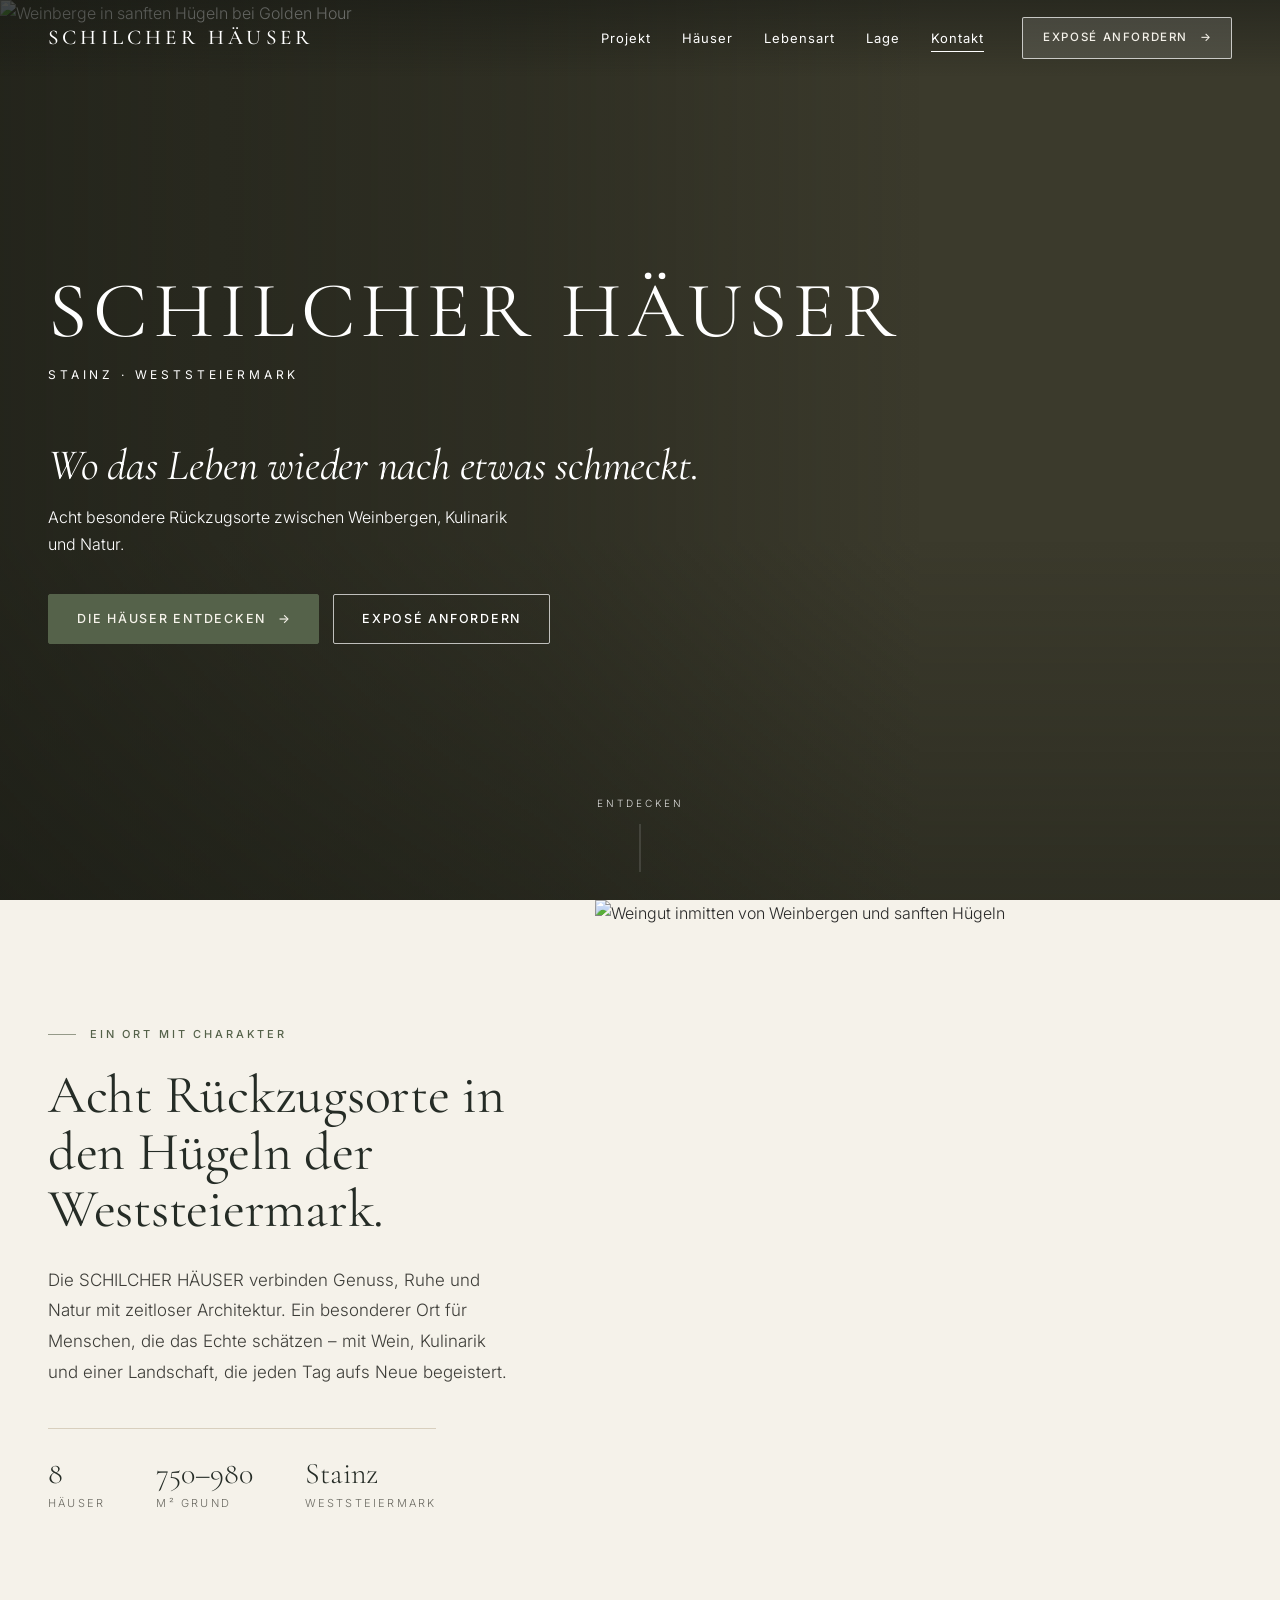
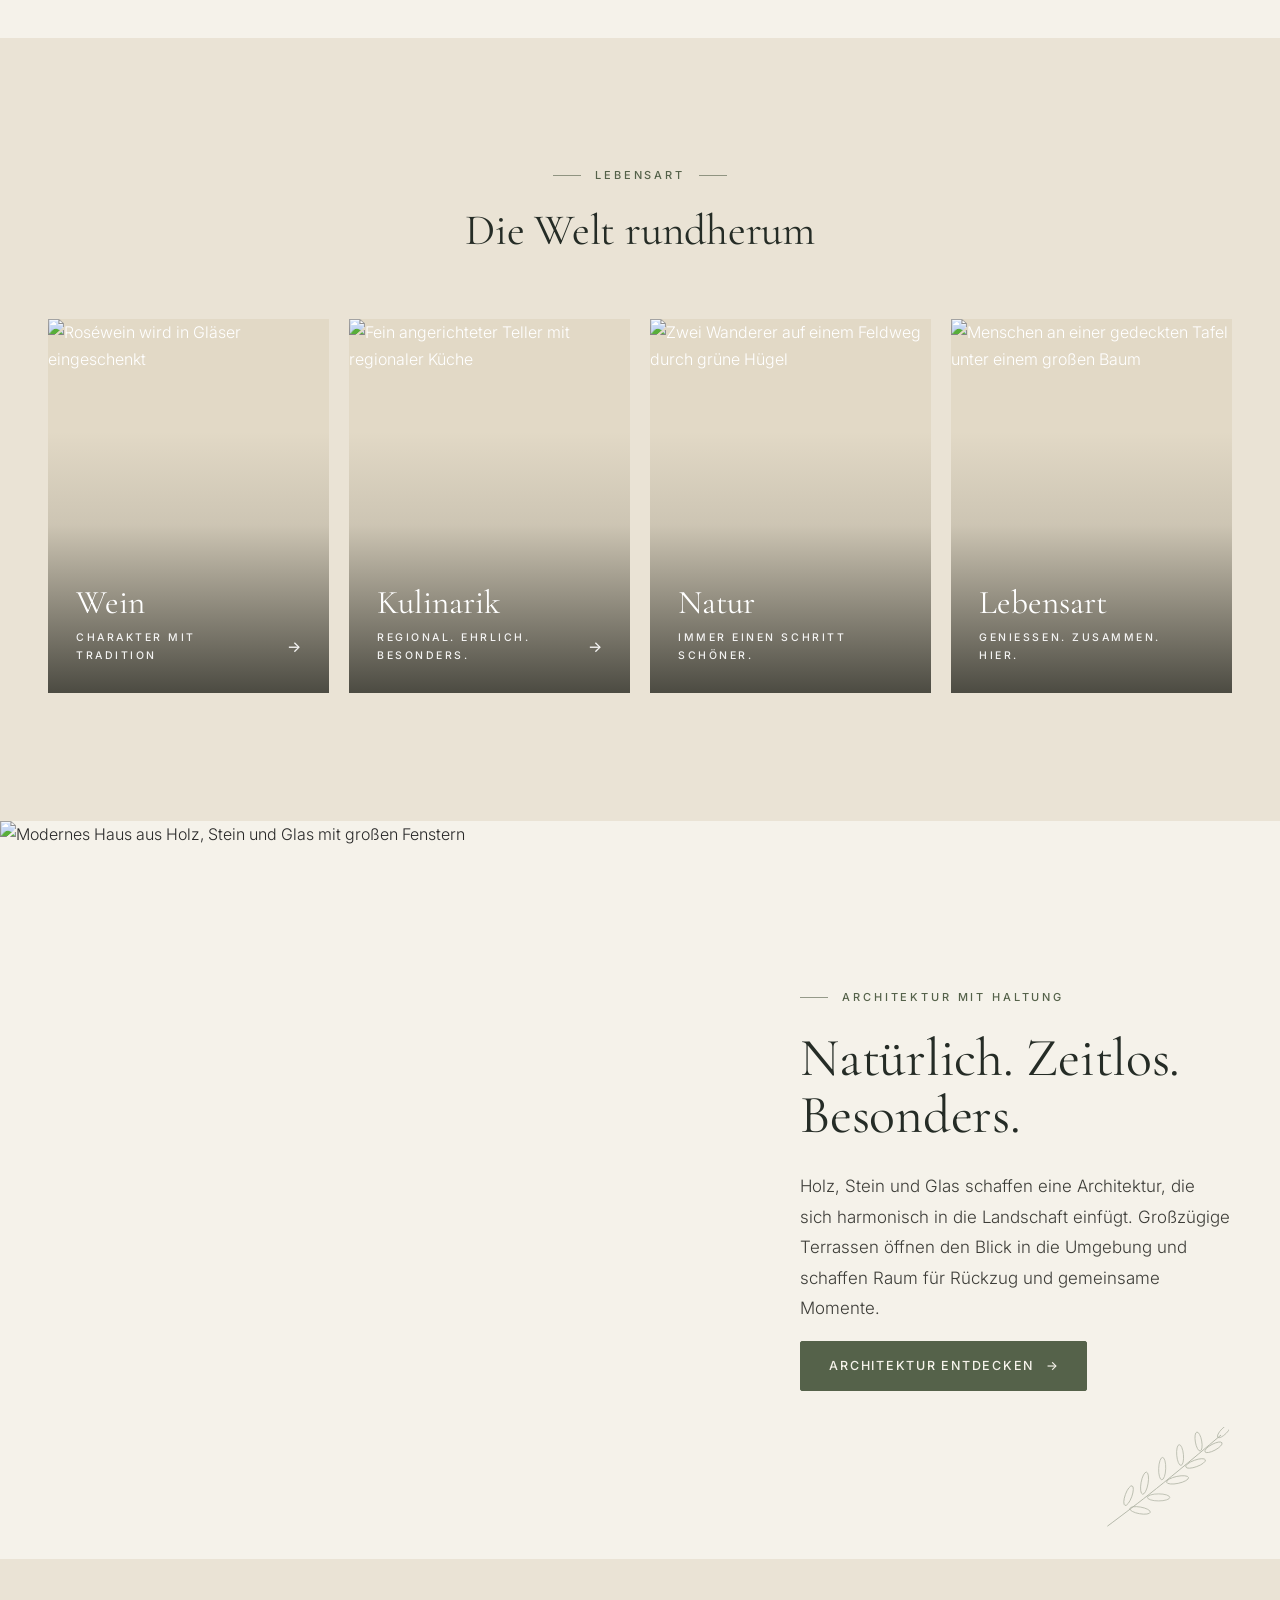
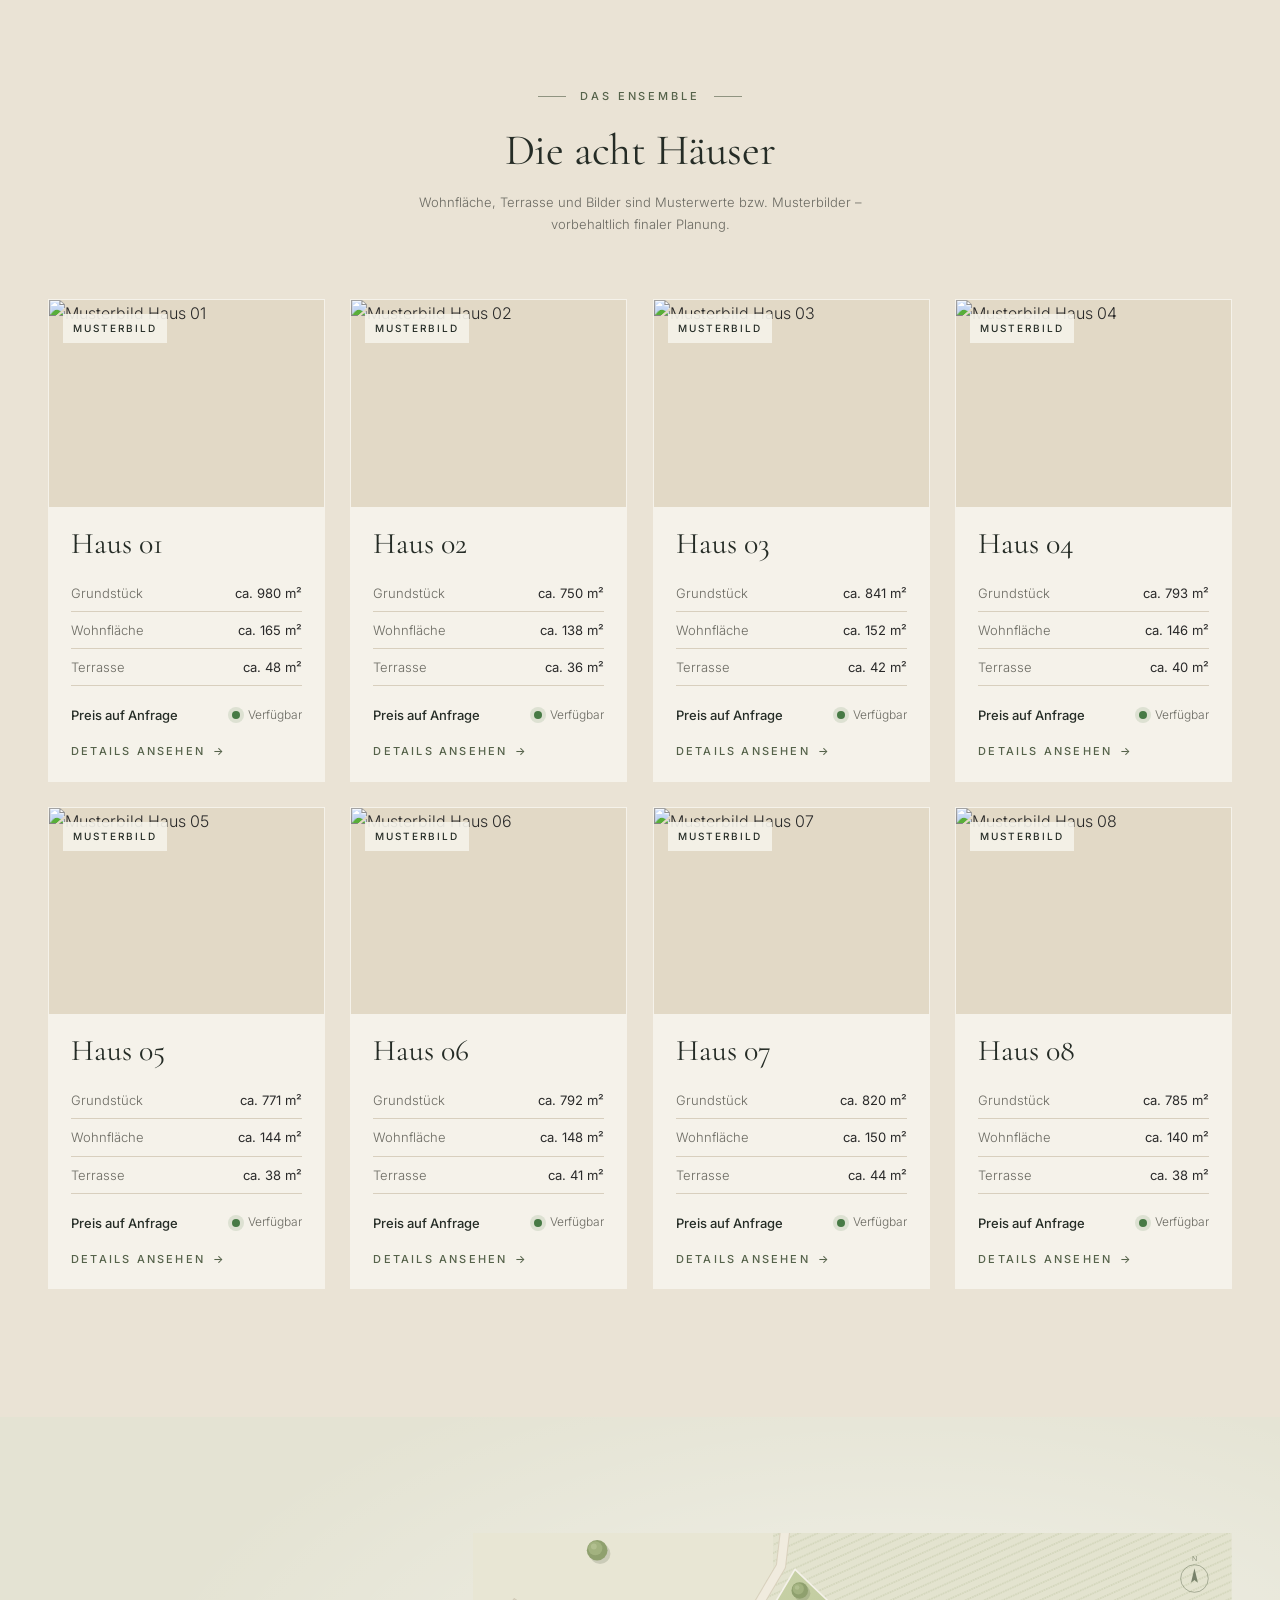
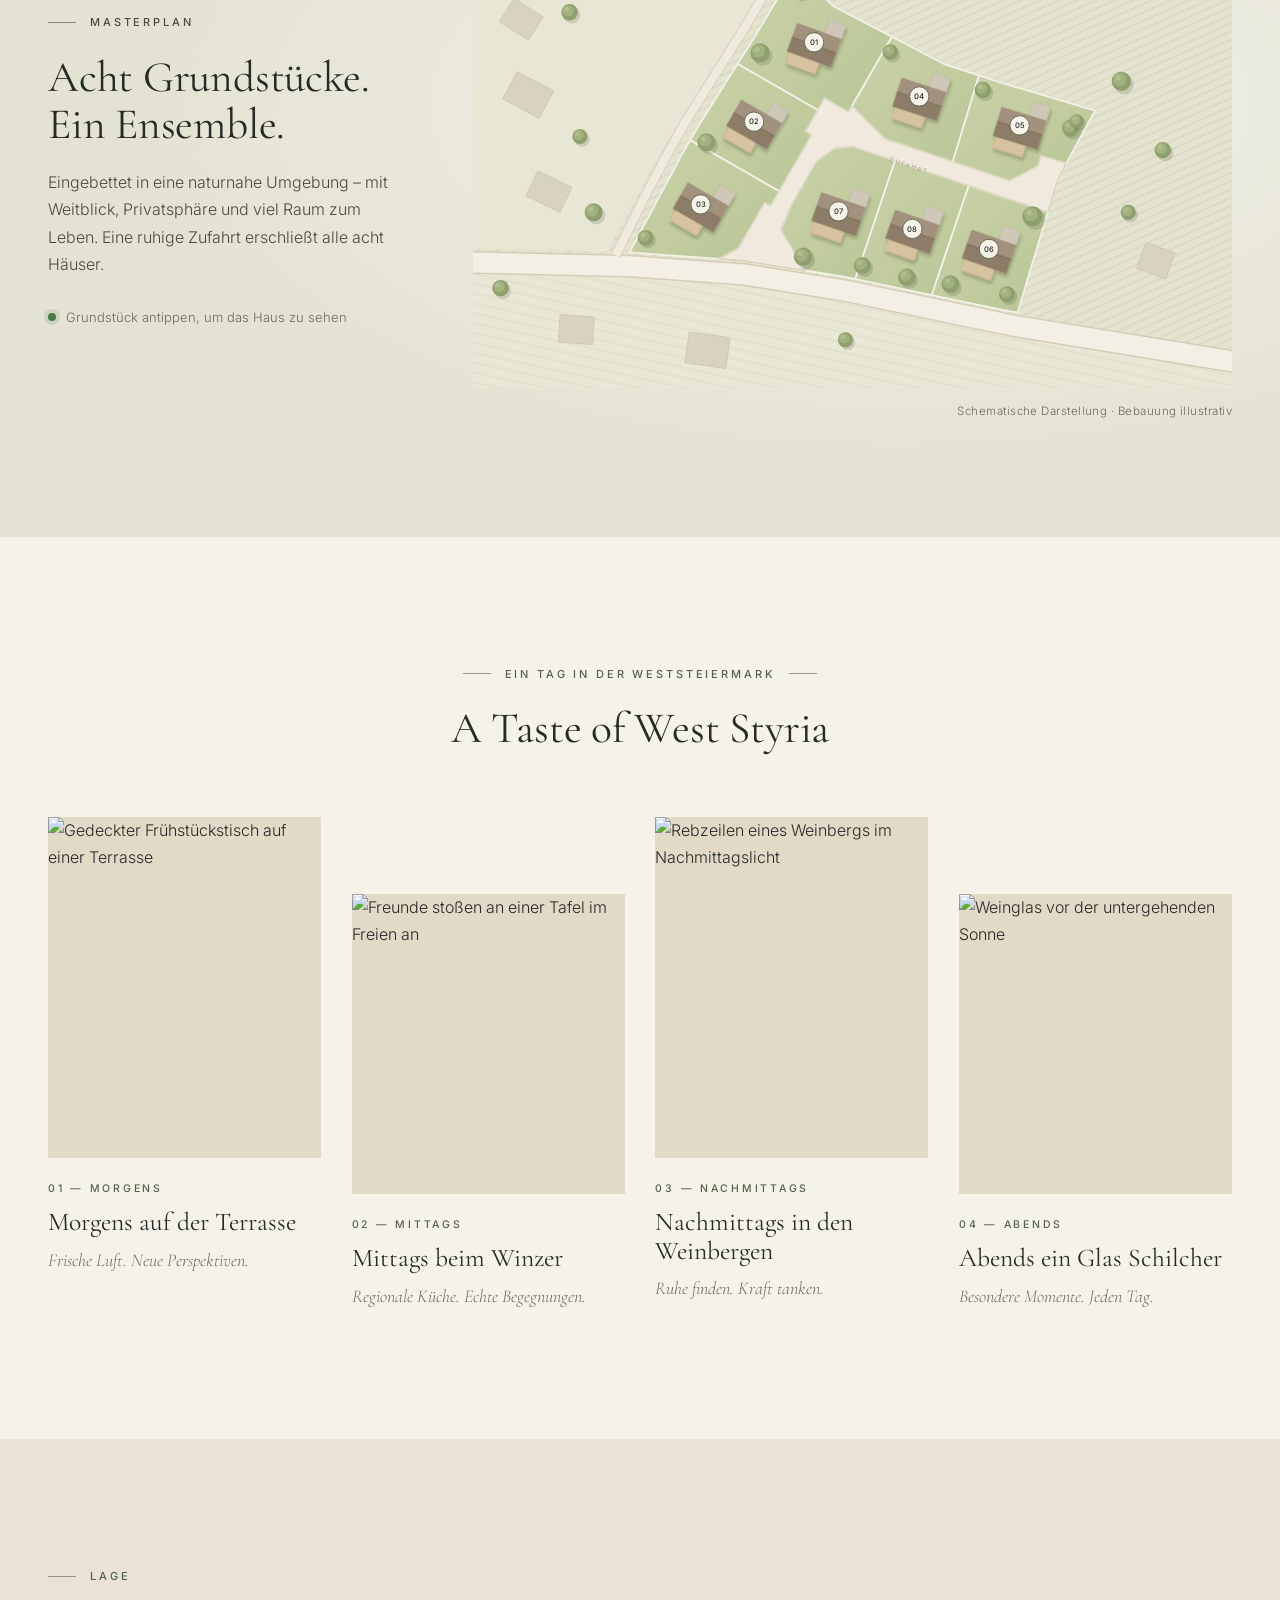
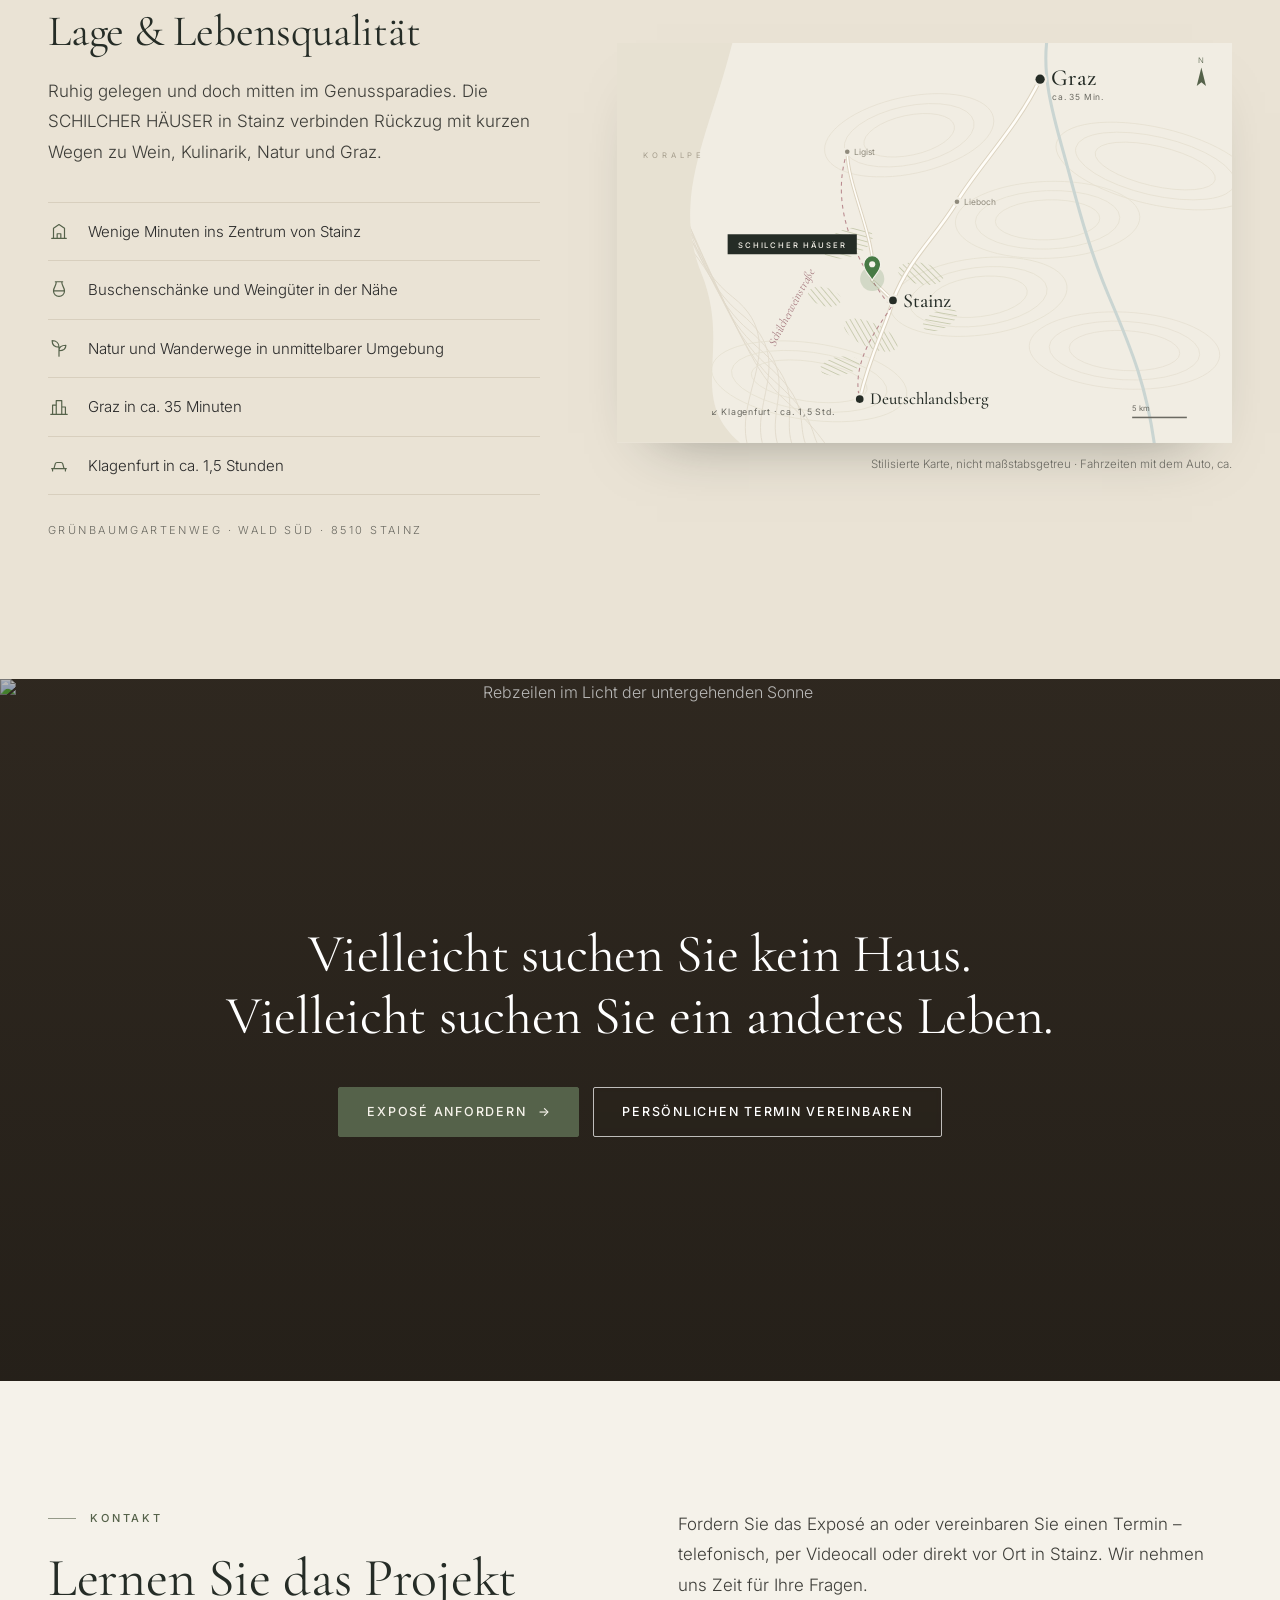
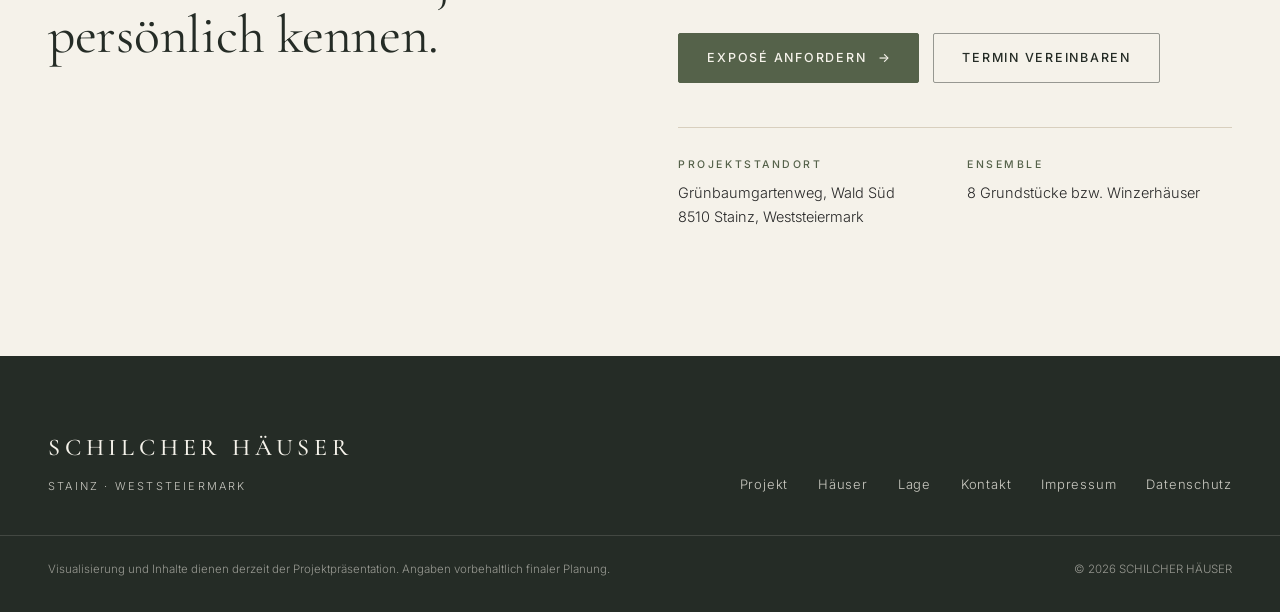
==== commit 87bd8e55: "Unterseiten Wein und Kulinarik, Fahrzeiten Graz/Klagenfurt - wein.html: Schilcher & Weststeiermark, " ====
--- a/index.html
+++ b/index.html
@@ -91,20 +91,20 @@
     </header>
 
     <div class="world-grid">
-      <article class="world-card reveal">
+      <a class="world-card world-link reveal" href="wein.html" aria-label="Wein – mehr über den Schilcher und die Weingüter der Region">
         <div class="img-zoom"><img data-img="wine" data-sizes="(min-width: 1000px) 25vw, (min-width: 600px) 50vw, 100vw" loading="lazy" alt="Roséwein wird in Gläser eingeschenkt"></div>
         <div class="world-caption">
           <h3>Wein</h3>
           <p>Charakter mit Tradition</p>
         </div>
-      </article>
-      <article class="world-card reveal">
+      </a>
+      <a class="world-card world-link reveal" href="kulinarik.html" aria-label="Kulinarik – Buschenschank und regionale Küche">
         <div class="img-zoom"><img data-img="food" data-sizes="(min-width: 1000px) 25vw, (min-width: 600px) 50vw, 100vw" loading="lazy" alt="Fein angerichteter Teller mit regionaler Küche"></div>
         <div class="world-caption">
           <h3>Kulinarik</h3>
           <p>Regional. Ehrlich. Besonders.</p>
         </div>
-      </article>
+      </a>
       <article class="world-card reveal">
         <div class="img-zoom"><img data-img="nature" data-sizes="(min-width: 1000px) 25vw, (min-width: 600px) 50vw, 100vw" loading="lazy" alt="Zwei Wanderer auf einem Feldweg durch grüne Hügel"></div>
         <div class="world-caption">
@@ -253,7 +253,7 @@
       <ul class="lage-list">
         <li>
           <svg viewBox="0 0 24 24" aria-hidden="true"><path d="M4 20h16M6 20V9l6-4 6 4v11M10 20v-5h4v5"/></svg>
-          <span>Wenige Minuten nach Stainz</span>
+          <span>Wenige Minuten ins Zentrum von Stainz</span>
         </li>
         <li>
           <svg viewBox="0 0 24 24" aria-hidden="true"><path d="M8 3h8M9 3c0 5-3 6-3 10a6 6 0 0 0 12 0c0-4-3-5-3-10M7 13h10"/></svg>
@@ -265,7 +265,11 @@
         </li>
         <li>
           <svg viewBox="0 0 24 24" aria-hidden="true"><path d="M3 20h18M5 20V10h4v10M9 20V5h6v15M15 20v-8h4v8"/></svg>
-          <span>Graz gut erreichbar</span>
+          <span>Graz in ca. 35 Minuten</span>
+        </li>
+        <li>
+          <svg viewBox="0 0 24 24" aria-hidden="true"><path d="M4 16h16M6.5 16l1.4-5.2A2 2 0 0 1 9.8 9.3h4.4a2 2 0 0 1 1.9 1.5L17.5 16M5 16v2.5M19 16v2.5"/></svg>
+          <span>Klagenfurt in ca. 1,5 Stunden</span>
         </li>
       </ul>
       <p class="lage-address">Grünbaumgartenweg · Wald Süd · 8510 Stainz</p>
@@ -273,7 +277,7 @@
 
     <figure class="lage-map reveal">
       <div id="lage-map"></div>
-      <figcaption>Stilisierte Karte, nicht maßstabsgetreu</figcaption>
+      <figcaption>Stilisierte Karte, nicht maßstabsgetreu · Fahrzeiten mit dem Auto, ca.</figcaption>
     </figure>
   </div>
 </section>
--- a/css/styles.css
+++ b/css/styles.css
@@ -658,3 +658,72 @@
   *, *::before, *::after { animation-duration: .01ms !important; animation-iteration-count: 1 !important; transition-duration: .01ms !important; }
   .reveal, .hero-content > * { opacity: 1; transform: none; }
 }
+
+/* =====================================================================
+   Verlinkte Kacheln & Unterseiten (Wein, Kulinarik)
+   ===================================================================== */
+.world-link { display: block; text-decoration: none; }
+.world-card:not(.world-link) .world-caption p::after { content: none; }
+.world-link .world-caption p::after { content: "→"; font-size: 15px; letter-spacing: 0; }
+.world-link:hover .world-caption p::after { transform: translateX(4px); }
+
+.page-hero { min-height: 78vh; min-height: 78svh; align-items: flex-end; }
+.page-hero .hero-shade { background: linear-gradient(90deg, rgba(22,24,18,.72) 0%, rgba(22,24,18,.42) 48%, rgba(22,24,18,.08) 80%), linear-gradient(0deg, rgba(22,24,18,.45) 0%, rgba(22,24,18,0) 50%); }
+.page-hero .hero-content { padding-bottom: clamp(64px, 10vh, 120px); }
+.page-hero .hero-title { font-style: normal; font-size: clamp(2.6rem, 5.4vw, 4.8rem); line-height: 1.04; max-width: 13em; margin-bottom: 20px; }
+.page-hero .hero-place { margin-bottom: 26px; }
+.crumb { display: inline-flex; align-items: center; gap: 10px; color: #fff; text-decoration: none; font-size: 11px; font-weight: 500; letter-spacing: .24em; text-transform: uppercase; opacity: .85; margin-bottom: 30px; }
+.crumb:hover { opacity: 1; }
+
+.article { padding-block: clamp(80px, 10vw, 140px); }
+.article-grid { display: grid; grid-template-columns: minmax(0, 1fr) minmax(0, 1.7fr); gap: clamp(40px, 7vw, 120px); align-items: start; }
+.article-aside { position: sticky; top: calc(var(--header-h) + 40px); }
+.article-aside .h-lg { margin-bottom: 28px; }
+.fact-list { margin: 0; border-top: 1px solid var(--line); }
+.fact-list div { padding: 16px 0; border-bottom: 1px solid var(--line); }
+.fact-list dt { font-size: 10px; font-weight: 500; letter-spacing: .22em; text-transform: uppercase; color: var(--olive); margin-bottom: 4px; }
+.fact-list dd { margin: 0; font-family: var(--serif); font-size: 22px; line-height: 1.25; color: var(--dark); }
+.prose { max-width: 40em; }
+.prose .lead-xl { font-family: var(--serif); font-size: clamp(1.6rem, 2.4vw, 2.1rem); line-height: 1.35; color: var(--dark); margin-bottom: 1.2em; }
+.prose h2 { font-family: var(--serif); font-weight: 400; font-size: clamp(1.8rem, 2.6vw, 2.4rem); line-height: 1.15; color: var(--dark); margin: 1.8em 0 .6em; }
+.prose p { font-size: 16.5px; line-height: 1.85; color: #3d3d38; }
+.prose blockquote { margin: 2em 0; padding: 4px 0 4px 28px; border-left: 1px solid var(--olive); font-family: var(--serif); font-style: italic; font-size: clamp(1.4rem, 2vw, 1.75rem); line-height: 1.4; color: var(--olive-2); }
+
+.image-band { position: relative; height: clamp(320px, 62vh, 640px); overflow: hidden; margin: 0; }
+.image-band img { position: absolute; inset: 0; width: 100%; height: 100%; object-fit: cover; }
+.image-band figcaption { position: absolute; left: var(--gutter); bottom: 22px; color: #fff; font-size: 11px; letter-spacing: .2em; text-transform: uppercase; text-shadow: 0 1px 8px rgba(0,0,0,.4); }
+
+.partner-grid { display: grid; grid-template-columns: repeat(2, minmax(0, 1fr)); gap: clamp(20px, 2.4vw, 32px); }
+.partner {
+  position: relative; display: flex; flex-direction: column;
+  background: var(--ivory); padding: clamp(32px, 4vw, 52px);
+  border: 1px solid transparent; transition: border-color .4s var(--ease), box-shadow .4s var(--ease), transform .4s var(--ease);
+}
+.partner:hover { border-color: var(--line); box-shadow: 0 24px 50px -30px rgba(37,44,38,.35); transform: translateY(-3px); }
+.partner-num { font-family: var(--serif); font-size: 15px; color: var(--taupe); margin-bottom: 26px; }
+.partner .eyebrow { margin-bottom: 12px; font-size: 11px; line-height: 1.5; color: var(--olive); }
+.partner h3 { font-family: var(--serif); font-weight: 400; font-size: clamp(2rem, 3vw, 2.7rem); line-height: 1.05; color: var(--dark); margin: 0 0 18px; }
+.partner p { color: #4a4a43; font-size: 15px; line-height: 1.75; }
+.partner-meta { list-style: none; margin: 8px 0 30px; padding: 0; font-size: 13.5px; color: var(--muted); }
+.partner-meta li { padding: 9px 0; border-top: 1px solid var(--line); display: flex; gap: 14px; }
+.partner-meta li span:first-child { min-width: 108px; font-size: 10px; font-weight: 500; letter-spacing: .2em; text-transform: uppercase; color: var(--olive); padding-top: 2px; }
+.partner .btn { margin-top: auto; align-self: flex-start; }
+.partner-note { margin-top: 28px; text-align: center; font-size: 12.5px; color: var(--muted); }
+
+.next-page { display: grid; grid-template-columns: 1fr 1fr; min-height: 380px; text-decoration: none; color: #fff; }
+.next-page > a { position: relative; overflow: hidden; display: flex; align-items: flex-end; padding: clamp(28px, 4vw, 56px); text-decoration: none; color: #fff; min-height: 340px; }
+.next-page img { position: absolute; inset: 0; width: 100%; height: 100%; object-fit: cover; transition: transform 1.4s var(--ease); }
+.next-page > a::before { content: ""; position: absolute; inset: 0; z-index: 1; background: linear-gradient(0deg, rgba(18,20,15,.7), rgba(18,20,15,.1) 60%); }
+.next-page > a:hover img { transform: scale(1.05); }
+.next-page .np-text { position: relative; z-index: 2; }
+.next-page .np-label { font-size: 10.5px; font-weight: 500; letter-spacing: .26em; text-transform: uppercase; opacity: .85; margin: 0 0 10px; }
+.next-page .np-title { font-family: var(--serif); font-size: clamp(2rem, 3.4vw, 3rem); line-height: 1.05; margin: 0; }
+
+@media (max-width: 960px) {
+  .article-grid { grid-template-columns: 1fr; }
+  .article-aside { position: static; }
+  .partner-grid, .next-page { grid-template-columns: 1fr; }
+}
+@media (max-width: 640px) {
+  .partner-meta li { flex-direction: column; gap: 2px; }
+}
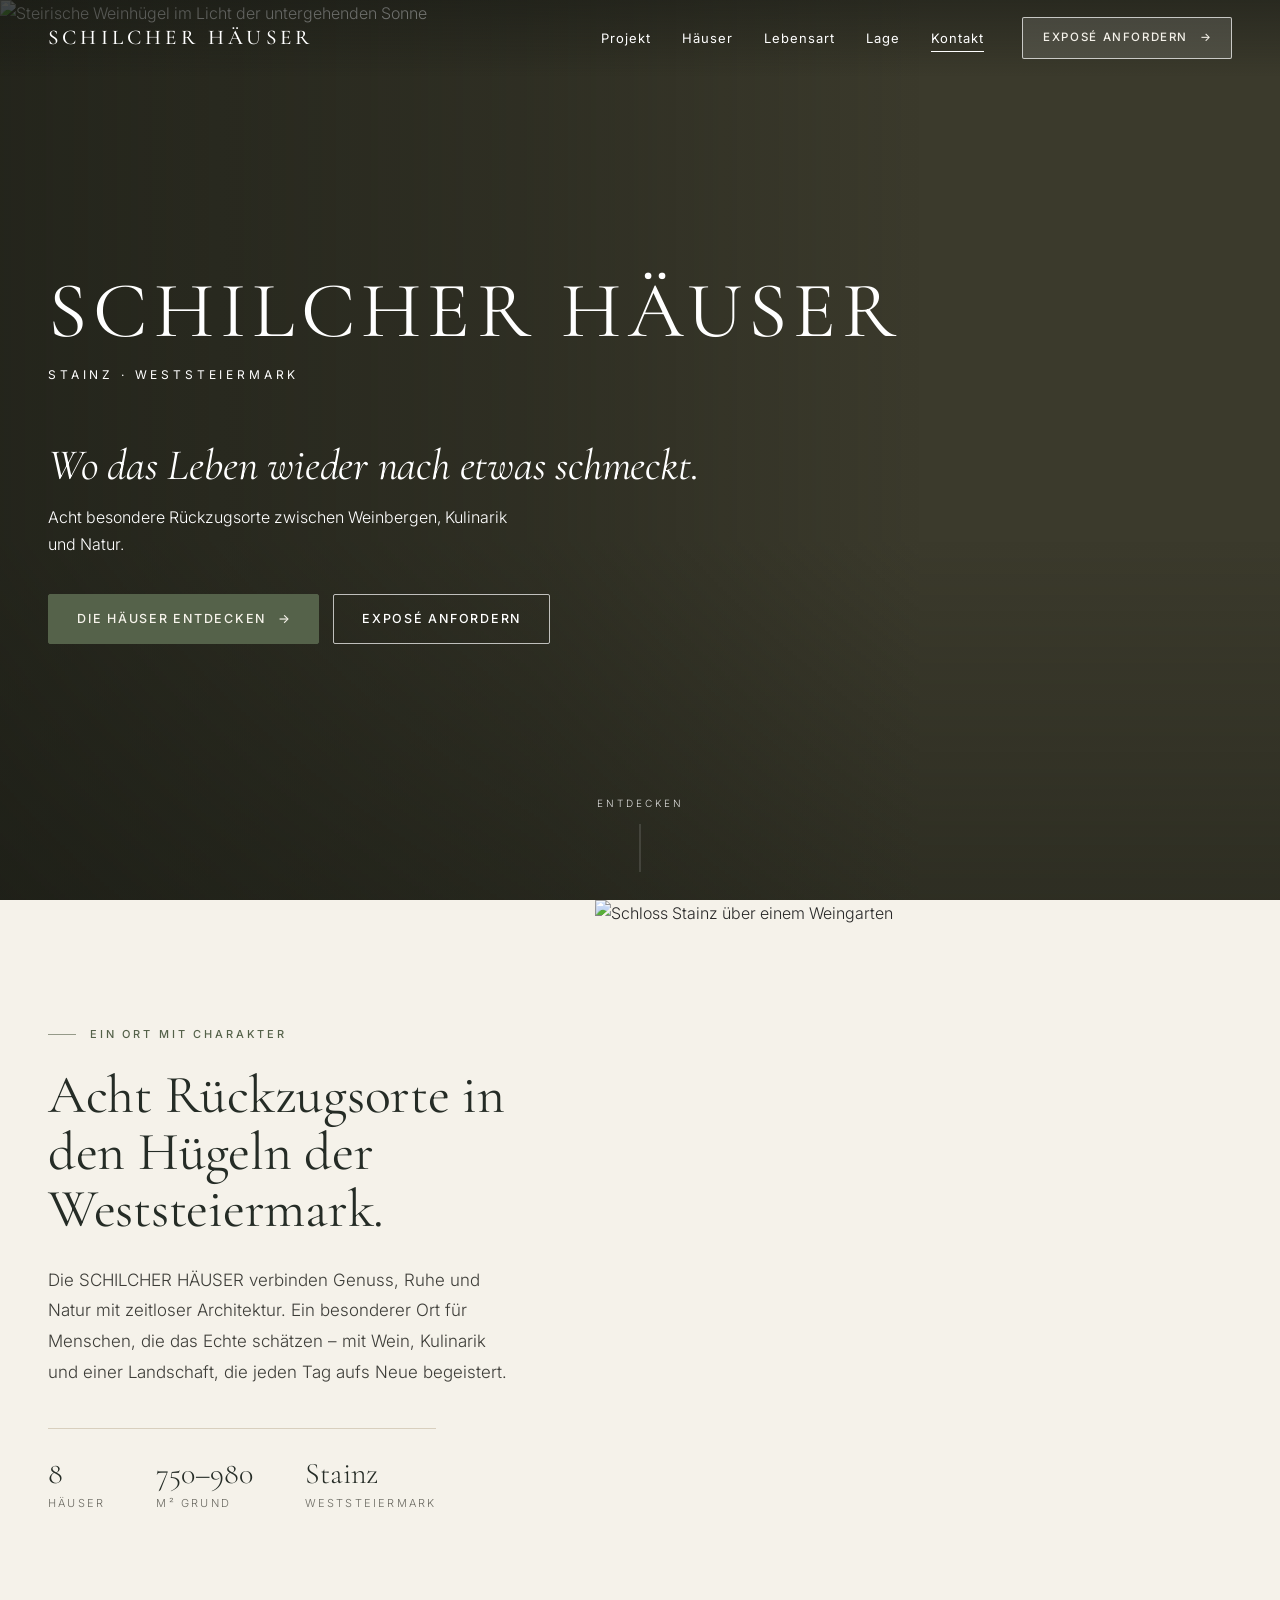
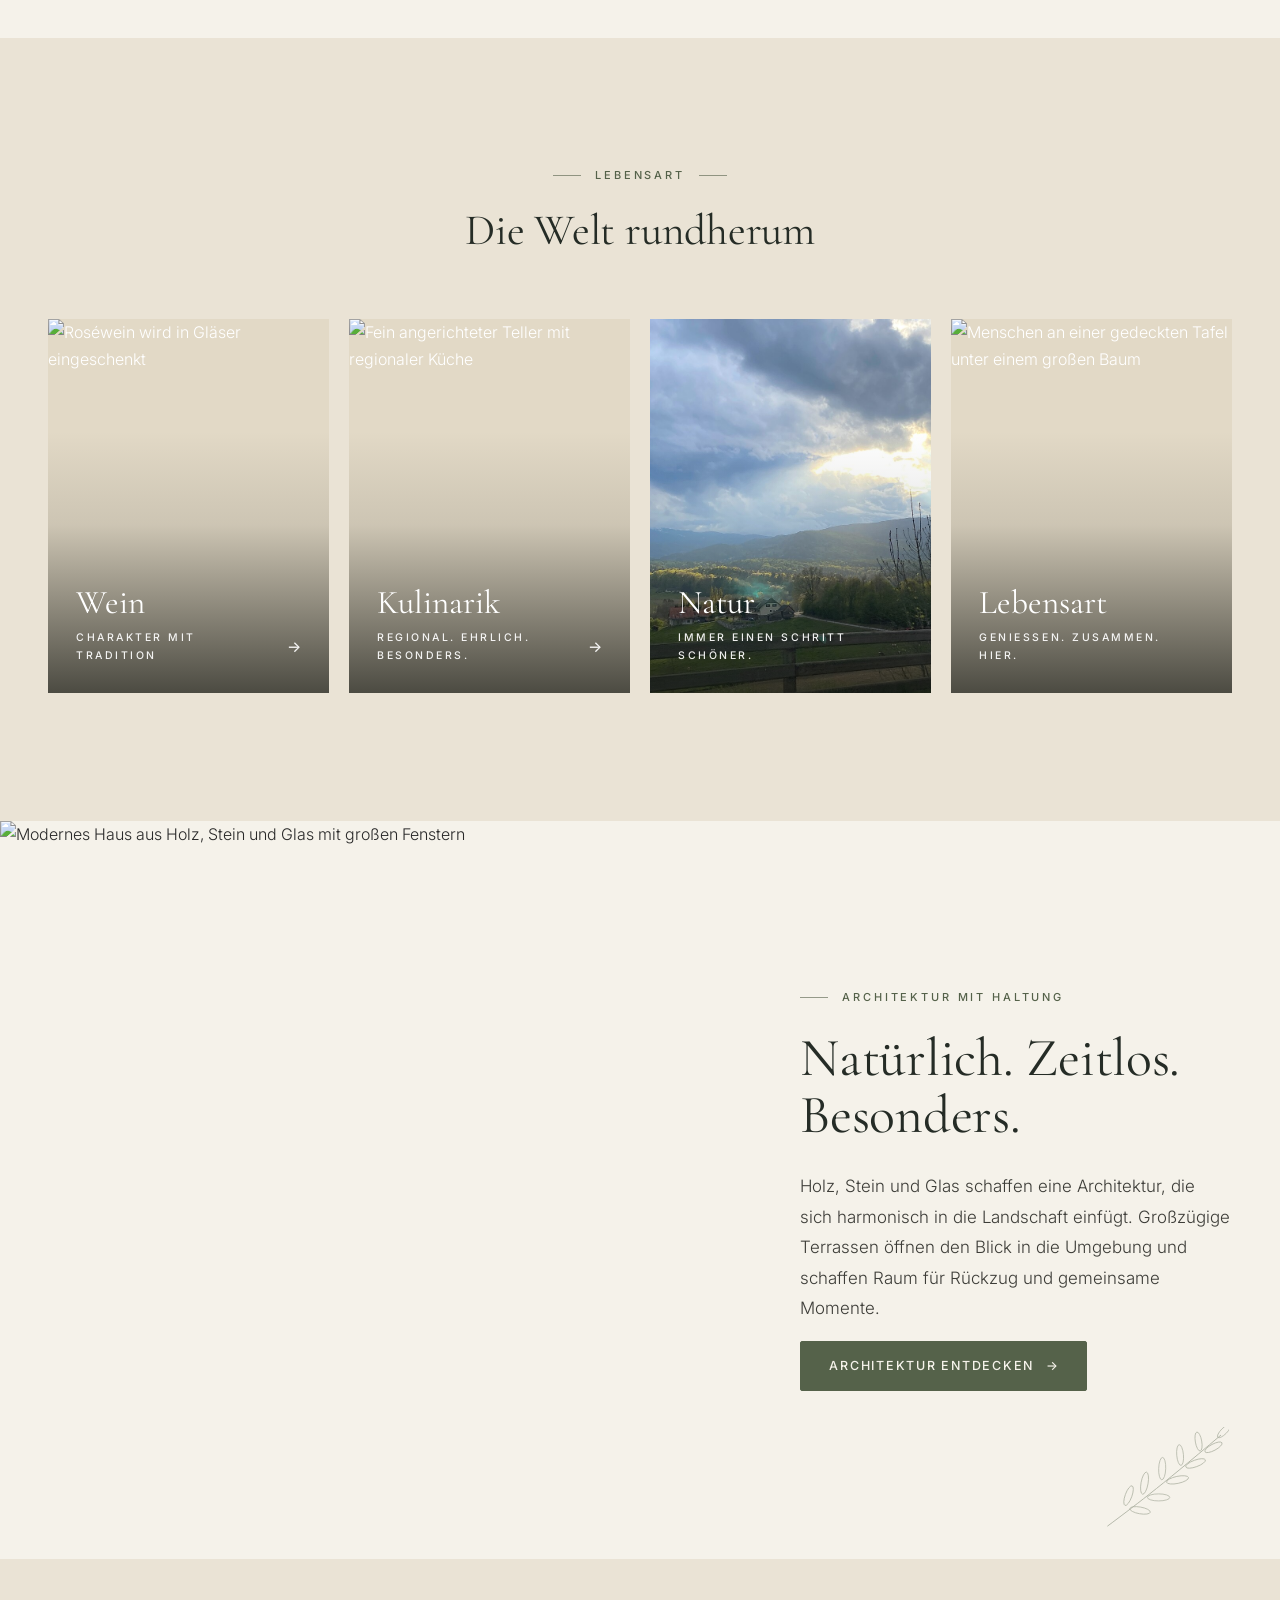
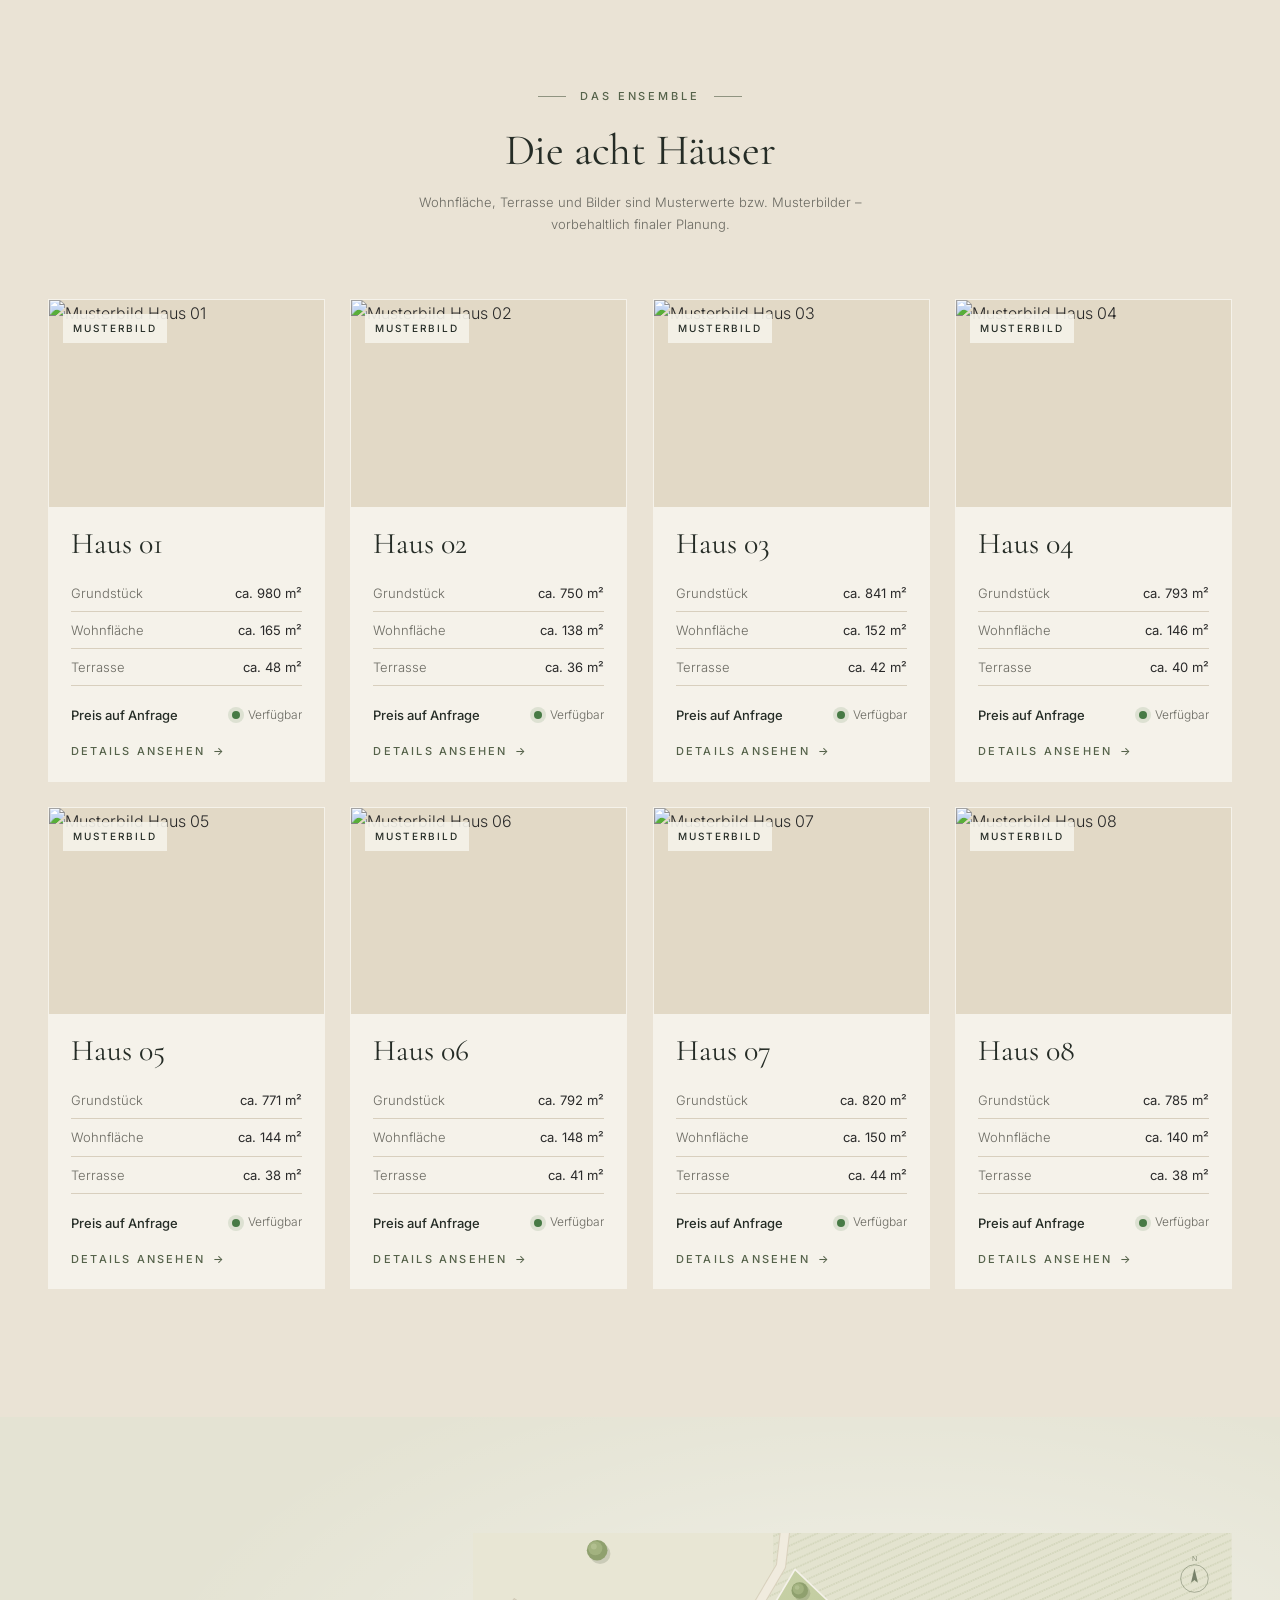
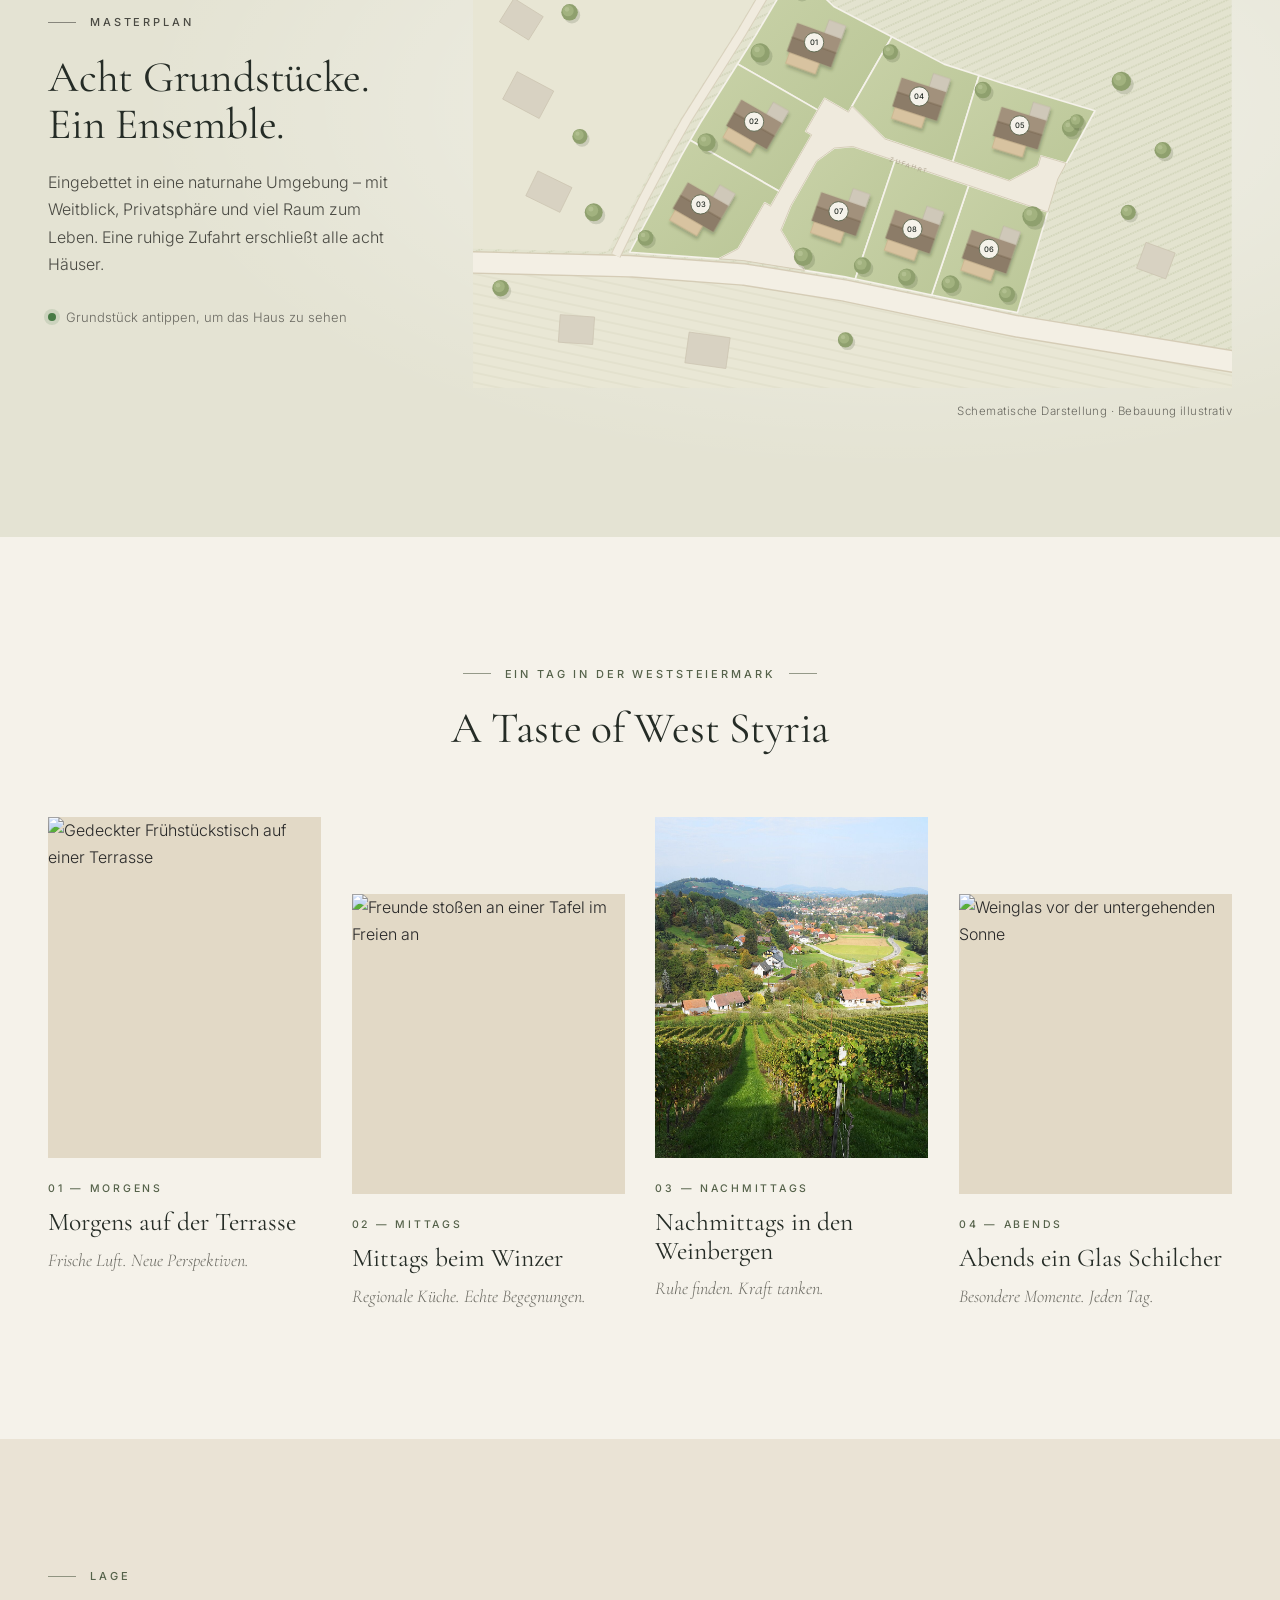
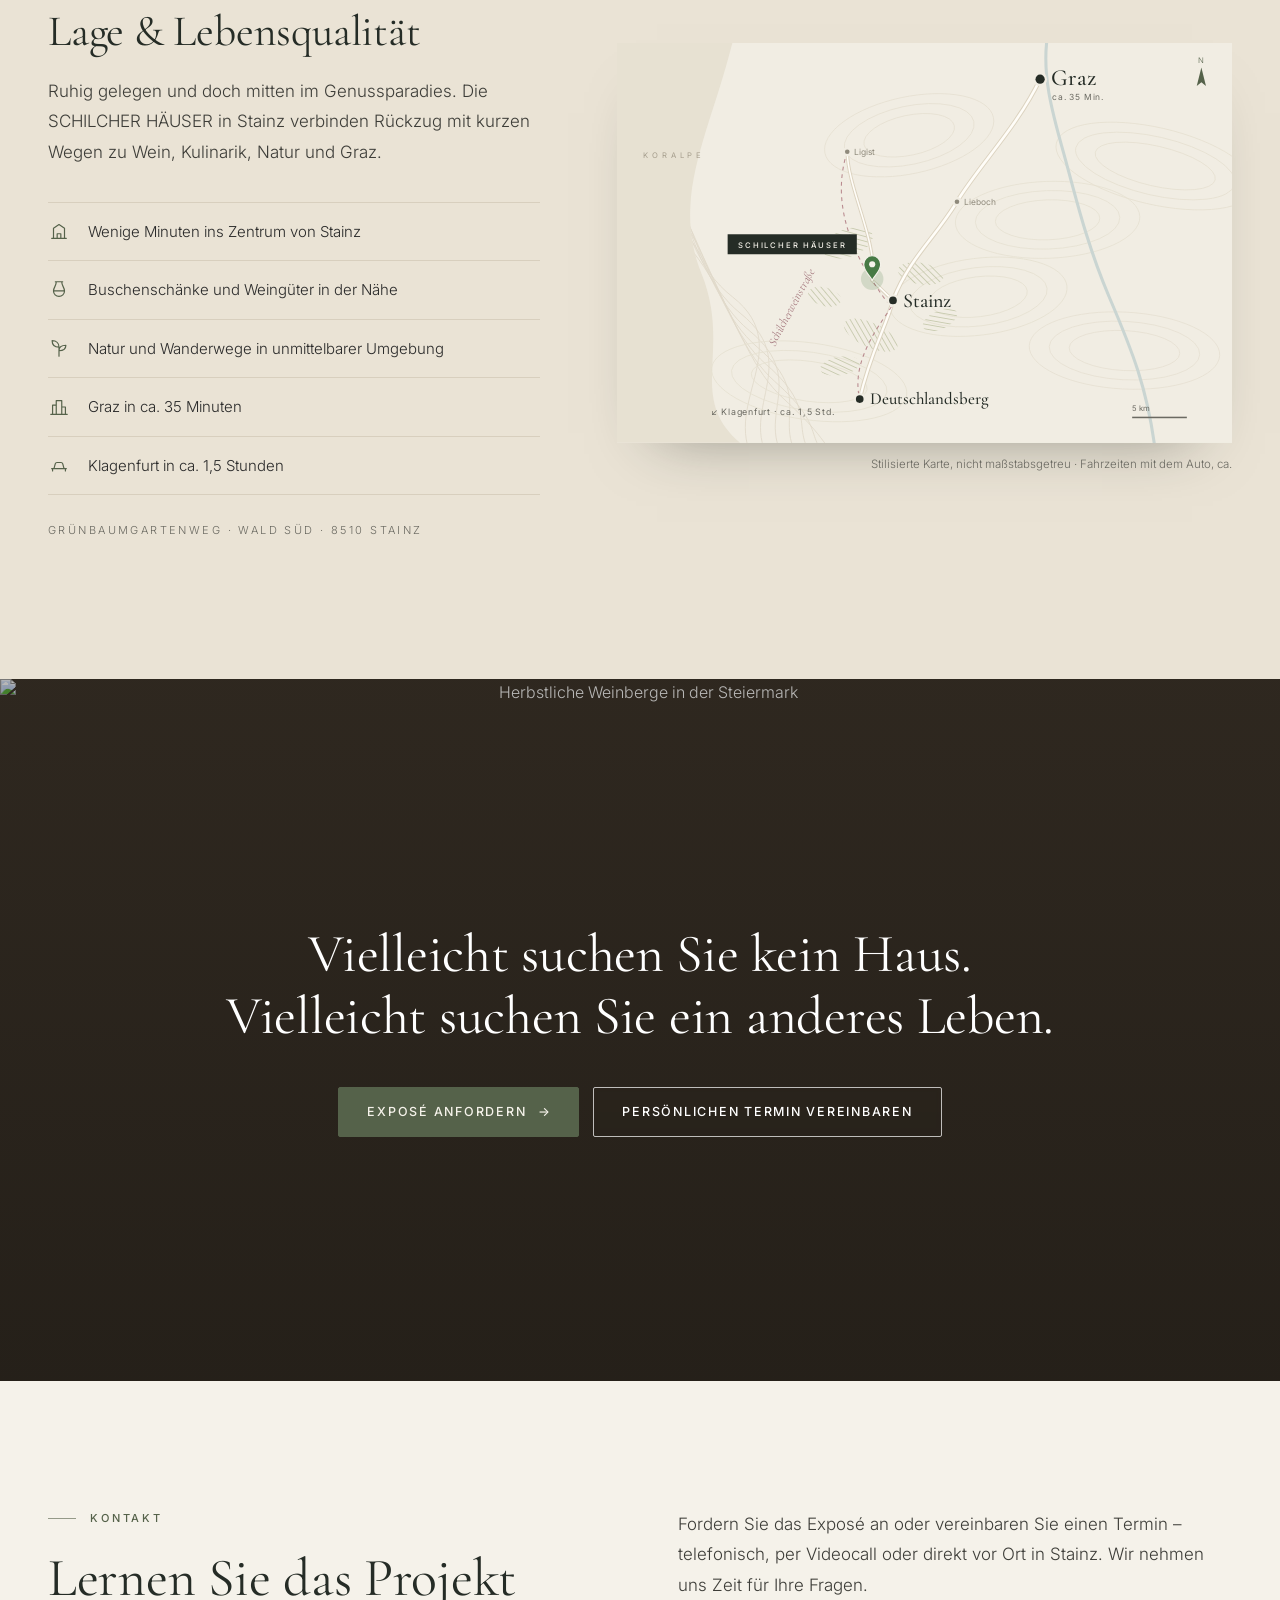
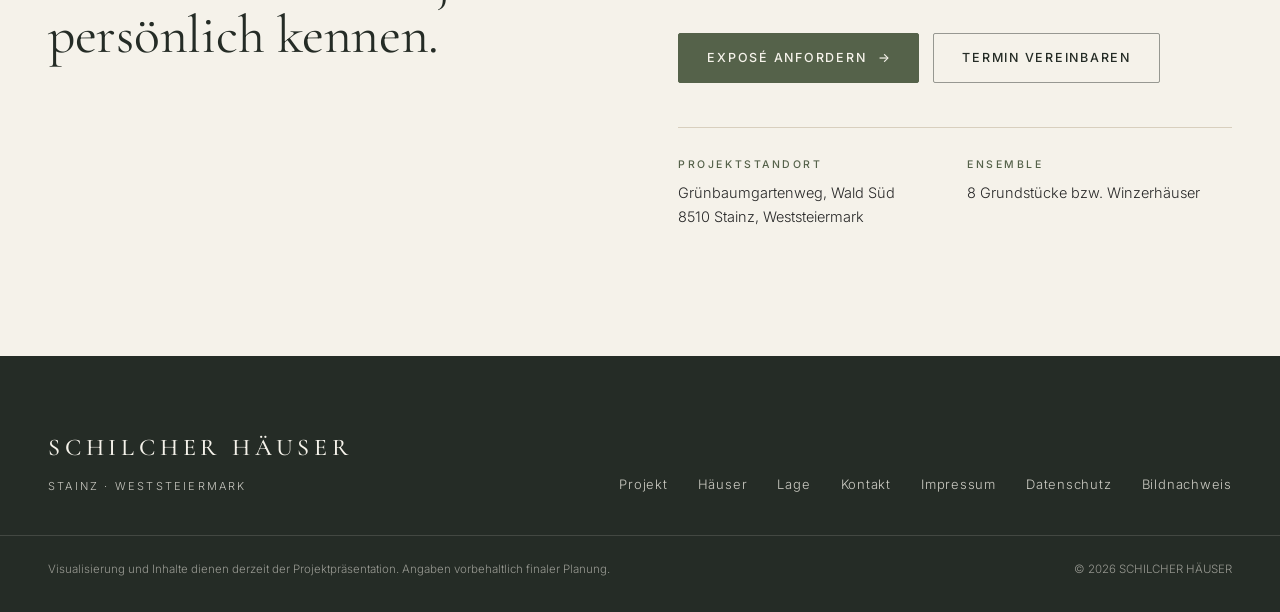
==== commit 47487b68: "Regionale Bilder aus Stainz und der Steiermark, Bildnachweis - Hero: steirische Weinhügel; Intro: Sc" ====
--- a/index.html
+++ b/index.html
@@ -44,7 +44,7 @@
 
 <!-- ================= 1 · HERO ================= -->
 <section class="hero" id="top" aria-label="Schilcher Häuser">
-  <img class="hero-img" data-img="hero" data-sizes="100vw" alt="Weinberge in sanften Hügeln bei Golden Hour" fetchpriority="high">
+  <img class="hero-img" data-img="hero" data-sizes="100vw" alt="Steirische Weinhügel im Licht der untergehenden Sonne" fetchpriority="high">
   <div class="hero-shade" aria-hidden="true"></div>
 
   <div class="container hero-content">
@@ -78,7 +78,7 @@
   </div>
   <figure class="split-media reveal-img">
     <img data-img="landscape" data-sizes="(min-width: 900px) 55vw, 100vw" loading="lazy"
-         alt="Weingut inmitten von Weinbergen und sanften Hügeln">
+         alt="Schloss Stainz über einem Weingarten">
   </figure>
 </section>
 
@@ -106,7 +106,7 @@
         </div>
       </a>
       <article class="world-card reveal">
-        <div class="img-zoom"><img data-img="nature" data-sizes="(min-width: 1000px) 25vw, (min-width: 600px) 50vw, 100vw" loading="lazy" alt="Zwei Wanderer auf einem Feldweg durch grüne Hügel"></div>
+        <div class="img-zoom"><img data-img="nature" data-sizes="(min-width: 1000px) 25vw, (min-width: 600px) 50vw, 100vw" loading="lazy" alt="Hügellandschaft bei Rassach nahe Stainz mit Blick zur Koralpe"></div>
         <div class="world-caption">
           <h3>Natur</h3>
           <p>Immer einen Schritt schöner.</p>
@@ -227,7 +227,7 @@
         <p class="taste-sub">Regionale Küche. Echte Begegnungen.</p>
       </article>
       <article class="taste-item reveal">
-        <div class="img-zoom"><img data-img="afternoon" data-sizes="(min-width: 1000px) 25vw, 100vw" loading="lazy" alt="Rebzeilen eines Weinbergs im Nachmittagslicht"></div>
+        <div class="img-zoom"><img data-img="afternoon" data-sizes="(min-width: 1000px) 25vw, 100vw" loading="lazy" alt="Weingärten in der Schilcher-Weingegend der Weststeiermark"></div>
         <p class="taste-num">03 — Nachmittags</p>
         <h3>Nachmittags in den Weinbergen</h3>
         <p class="taste-sub">Ruhe finden. Kraft tanken.</p>
@@ -284,7 +284,7 @@
 
 <!-- ================= 9 · CTA ================= -->
 <section class="cta" aria-labelledby="cta-title">
-  <img class="cta-img" data-img="sunset" data-sizes="100vw" loading="lazy" alt="Rebzeilen im Licht der untergehenden Sonne">
+  <img class="cta-img" data-img="sunset" data-sizes="100vw" loading="lazy" alt="Herbstliche Weinberge in der Steiermark">
   <div class="cta-shade" aria-hidden="true"></div>
   <div class="container cta-content reveal">
     <h2 class="cta-title" id="cta-title">Vielleicht suchen Sie kein Haus.<br>Vielleicht suchen Sie ein anderes Leben.</h2>
@@ -332,6 +332,7 @@
       <a href="#kontakt">Kontakt</a>
       <button type="button" data-modal="impressum">Impressum</button>
       <button type="button" data-modal="datenschutz">Datenschutz</button>
+      <button type="button" data-modal="bildnachweis">Bildnachweis</button>
     </nav>
   </div>
   <div class="container footer-bottom">
@@ -448,6 +449,21 @@
   <p>Hinweis zur Demo: Die Formulare dieser Präsentationsversion speichern und versenden keine Daten.</p>
 </dialog>
 
+
+<!-- Bildnachweis -->
+<dialog class="modal modal-text" id="modal-bildnachweis" aria-labelledby="bn-title">
+  <button class="modal-close" type="button" data-close aria-label="Schließen"></button>
+  <p class="eyebrow">Rechtliches</p>
+  <h3 class="mf-title" id="bn-title">Bildnachweis</h3>
+  <ul class="credits">
+    <li>„Panorama Schilcher Weingegend, Weststeiermark“ – Naturpuur, <a href="https://creativecommons.org/licenses/by/4.0/deed.de" target="_blank" rel="noopener">CC BY 4.0</a>, via <a href="https://commons.wikimedia.org/wiki/File:Panorama_Schilcher_Weingegend,_Weststeiermark.jpg" target="_blank" rel="noopener">Wikimedia Commons</a></li>
+    <li>„Weststeiermark, Hochgrail von Greisdorf aus“ – Josef Moser, <a href="https://creativecommons.org/licenses/by-sa/3.0/deed.de" target="_blank" rel="noopener">CC BY-SA 3.0</a>, via <a href="https://commons.wikimedia.org/wiki/File:Weststeiermark,_Hochgrail_von_Greisdorf_aus2.jpg" target="_blank" rel="noopener">Wikimedia Commons</a></li>
+    <li>„8510 Kramplgraben, Rassach Landschaft“ – Hangman’sDeath, CC0, via <a href="https://commons.wikimedia.org/wiki/File:8510_Kramplgraben,_Rassach_Landschaft_2023-04-29.jpg" target="_blank" rel="noopener">Wikimedia Commons</a></li>
+    <li>Weitere Fotos: <a href="https://unsplash.com" target="_blank" rel="noopener">Unsplash</a> und <a href="https://www.pexels.com" target="_blank" rel="noopener">Pexels</a> (freie Lizenzen).</li>
+  </ul>
+  <p>Alle Bilder sind Stimmungsbilder und nicht Vertragsbestandteil.</p>
+</dialog>
+
 <script src="js/images.js"></script>
 <script src="js/data.js"></script>
 <script src="js/main.js"></script>
--- a/css/styles.css
+++ b/css/styles.css
@@ -572,6 +572,9 @@
 
 .modal-text { max-width: min(560px, calc(100vw - 32px)); padding: clamp(36px, 5vw, 52px); }
 .modal-text p:not(.eyebrow) { color: #4a4a43; }
+.credits { margin: 0 0 18px; padding-left: 18px; font-size: 13.5px; line-height: 1.6; color: #4a4a43; }
+.credits li { margin-bottom: 8px; }
+.credits a { color: var(--olive); }
 
 /* ---------- Scroll-Reveal ---------- */
 .reveal { opacity: 0; transform: translateY(26px); transition: opacity 1.1s var(--ease), transform 1.1s var(--ease); }
